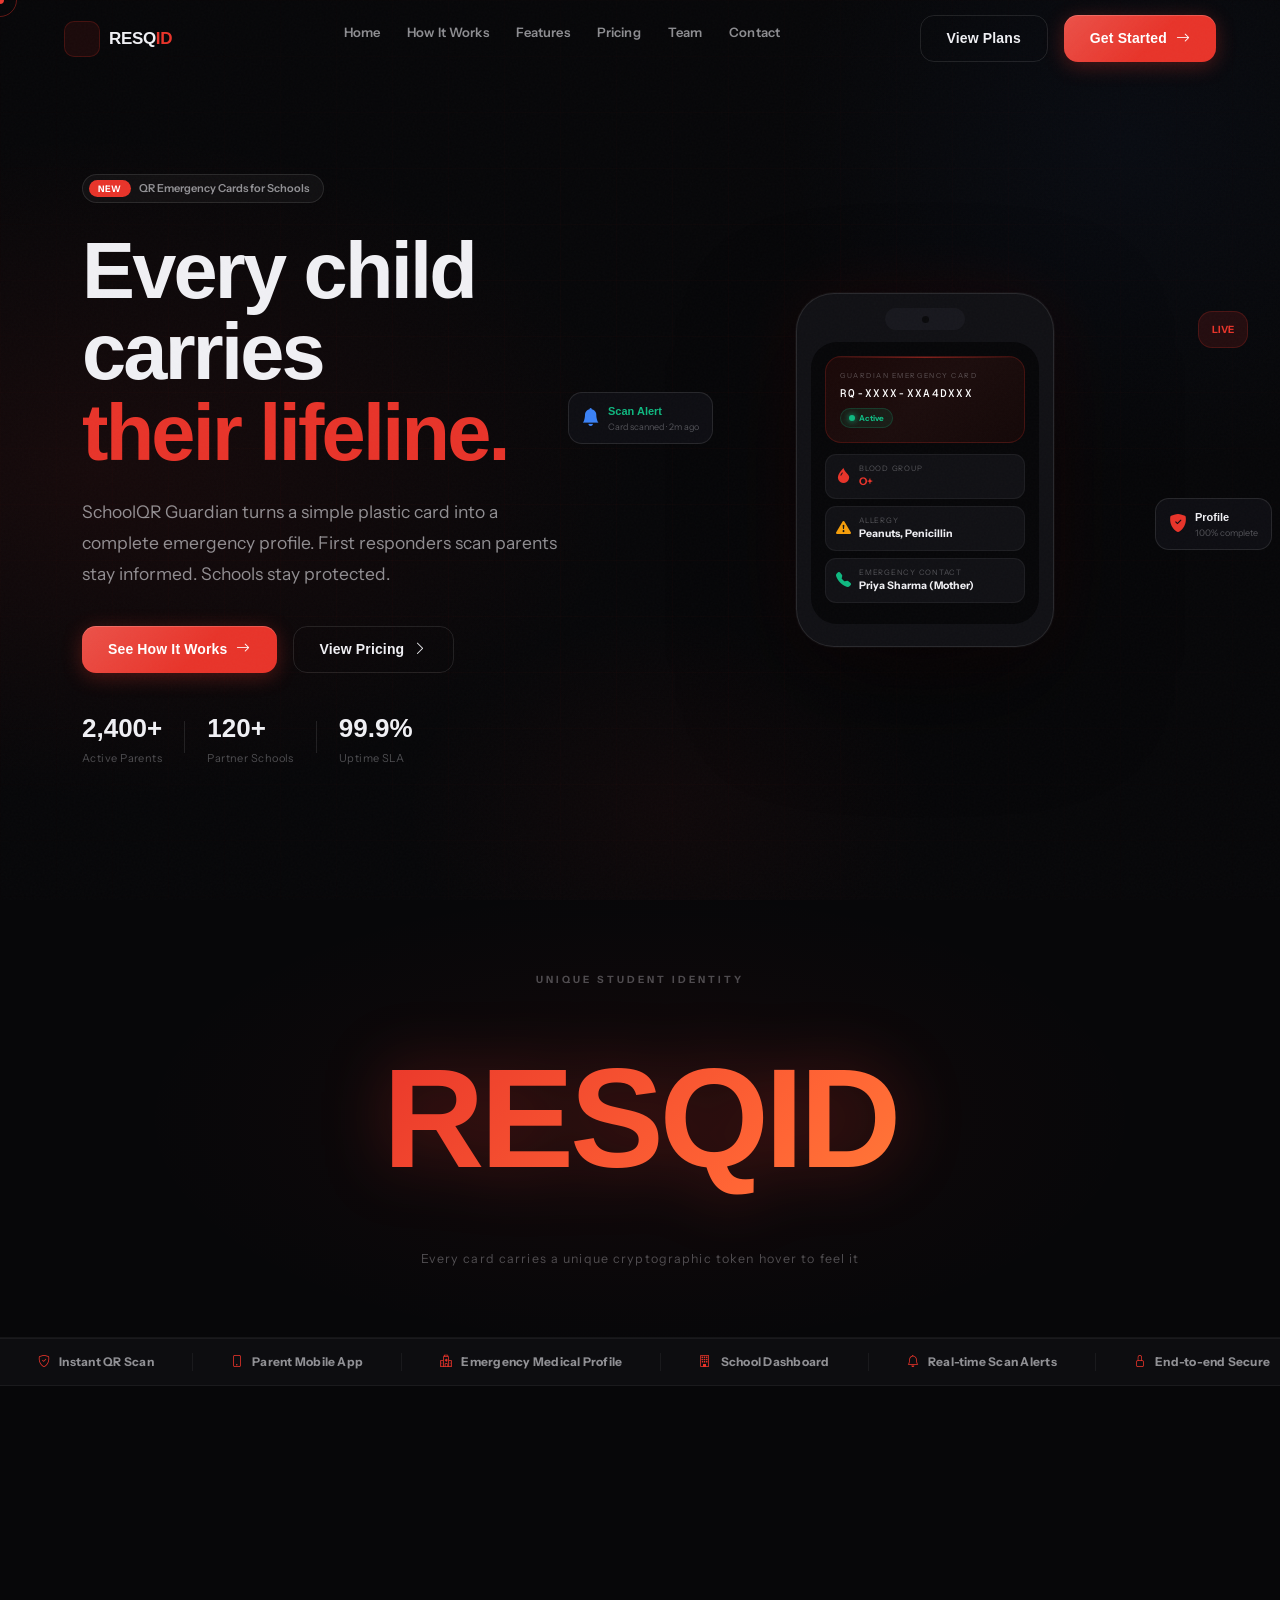
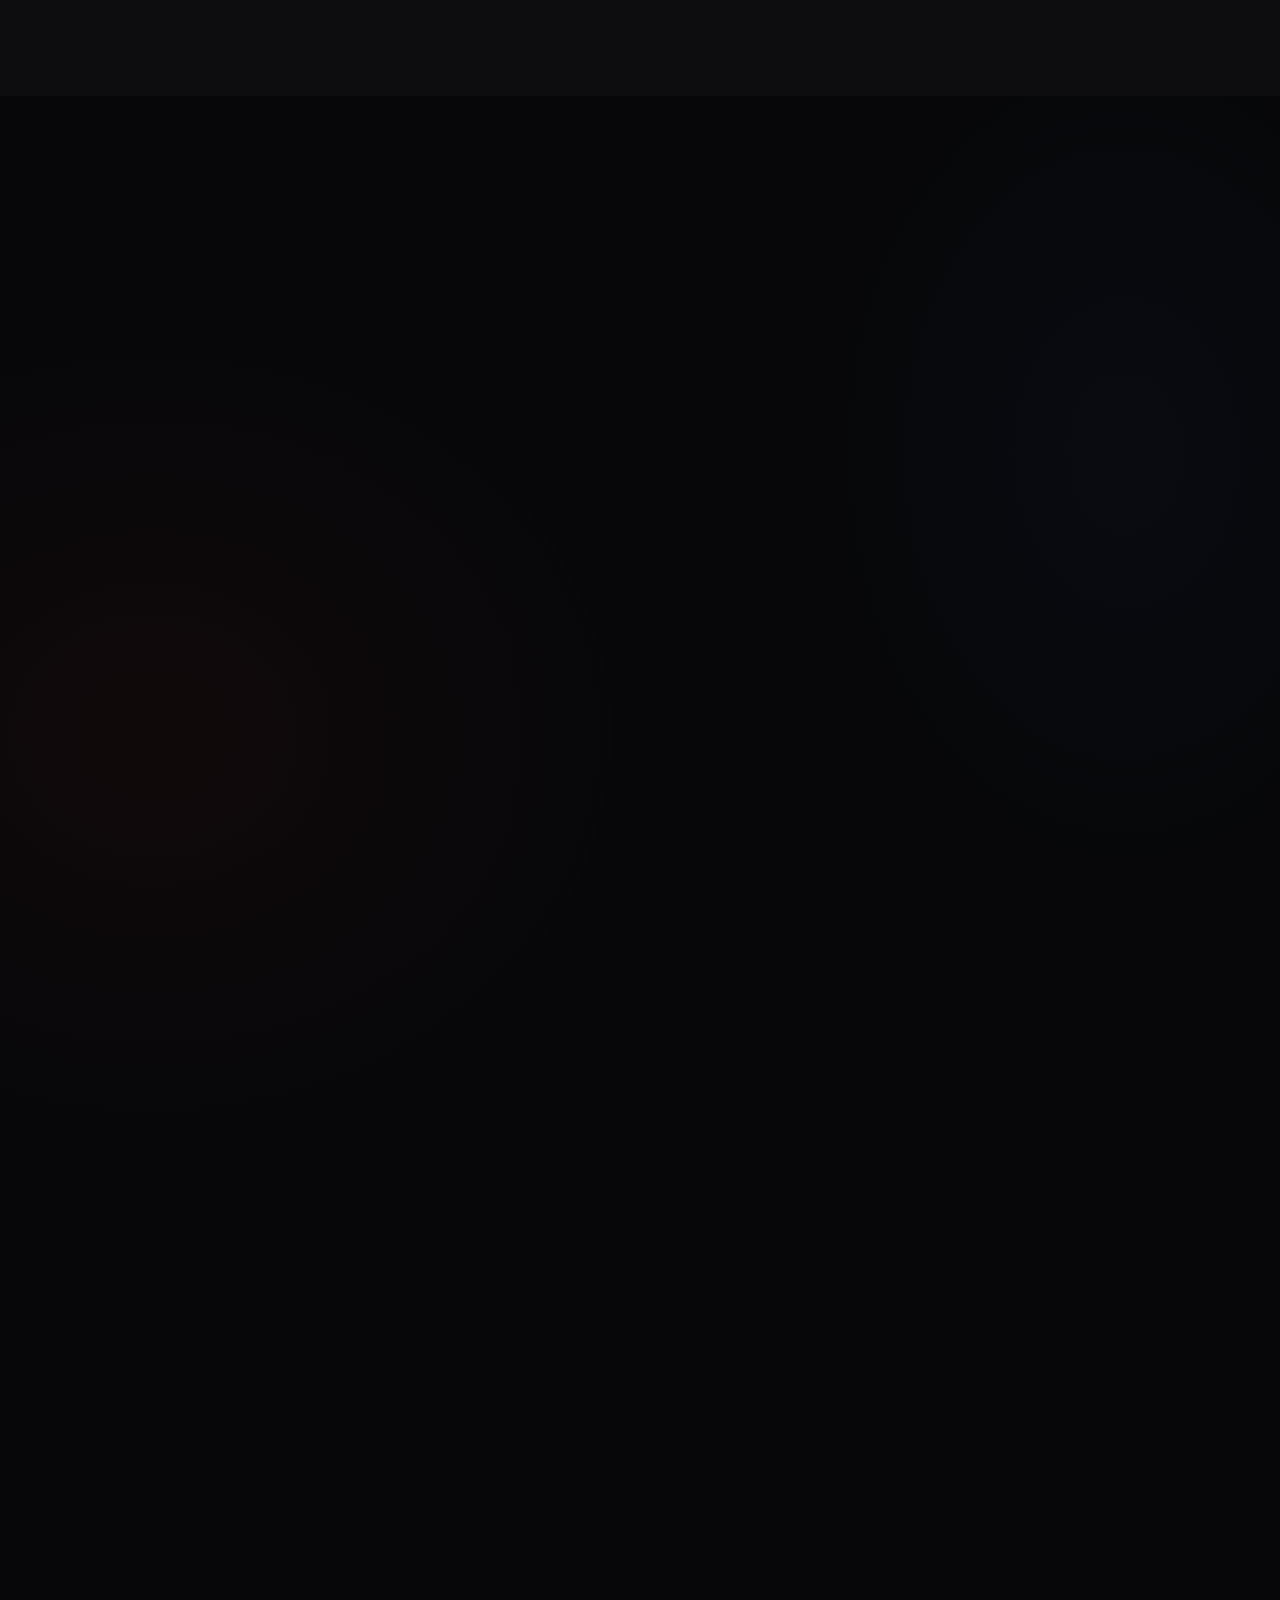
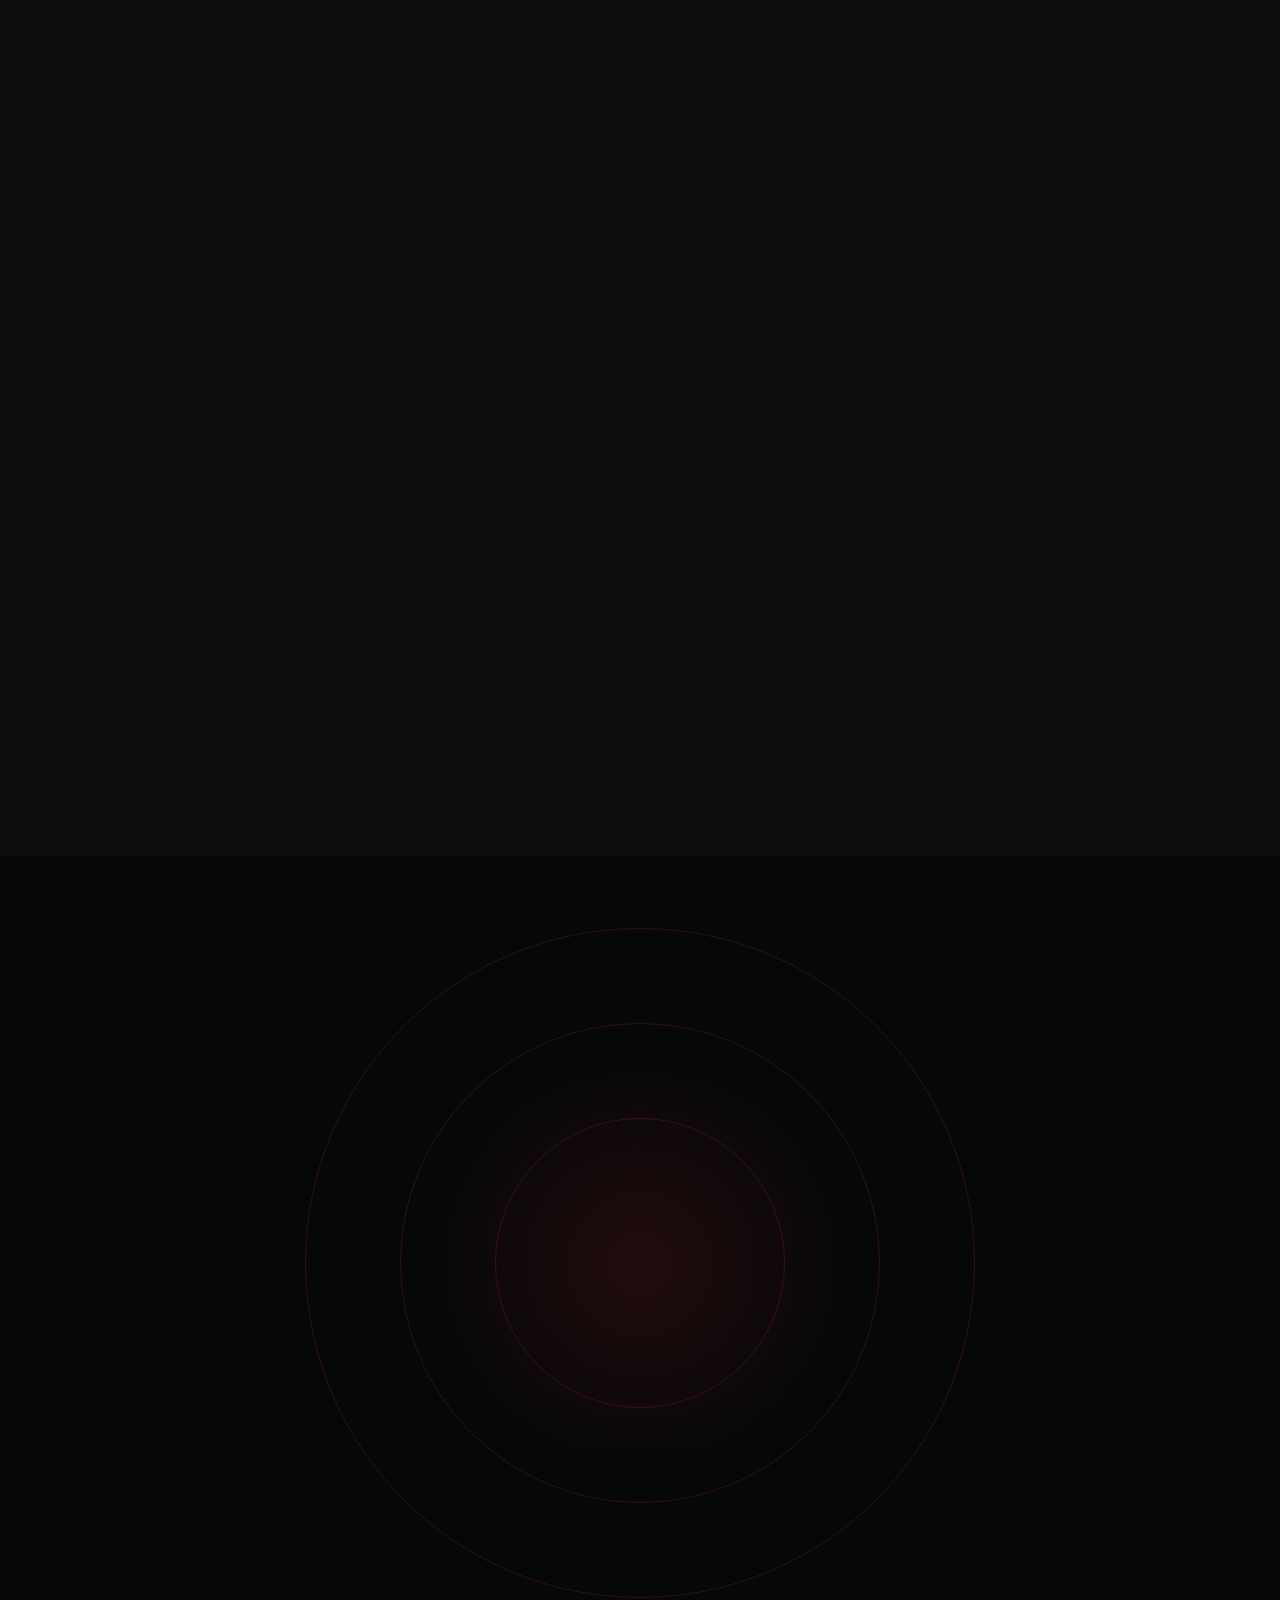
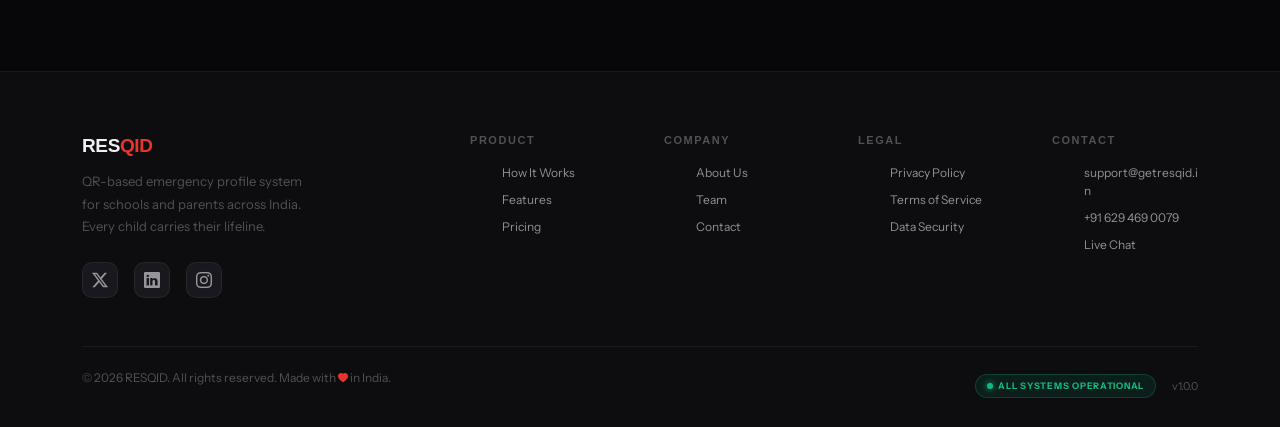
==== index.html @ 88756dc9 "Refactor code structure for improved readability and maintainability" ====
<!doctype html>
<html lang="en">
  <head>
    <meta charset="UTF-8" />
    <meta name="viewport" content="width=device-width, initial-scale=1.0" />
    <title>RESQID - Emergency Profile System</title>
    <meta
      name="description"
      content="QR-based emergency profile system for schools. Every child carries their lifeline."
    />
    <link rel="preconnect" href="https://fonts.googleapis.com" />
    <link rel="preconnect" href="https://fonts.gstatic.com" crossorigin />
    <link
      href="https://fonts.googleapis.com/css2?family=Cabinet+Grotesk:wght@400;500;700;800;900&family=Geist+Mono:wght@400;500&family=Instrument+Sans:ital,wght@0,400;0,500;0,600;1,400&display=swap"
      rel="stylesheet"
    />
    <link
      href="https://cdn.jsdelivr.net/npm/bootstrap@5.3.3/dist/css/bootstrap.min.css"
      rel="stylesheet"
    />
    <link
      href="https://cdn.jsdelivr.net/npm/bootstrap-icons@1.11.3/font/bootstrap-icons.min.css"
      rel="stylesheet"
    />
    <link
      href="https://cdnjs.cloudflare.com/ajax/libs/OwlCarousel2/2.3.4/assets/owl.carousel.min.css"
      rel="stylesheet"
    />
    <link
      href="https://cdnjs.cloudflare.com/ajax/libs/OwlCarousel2/2.3.4/assets/owl.theme.default.min.css"
      rel="stylesheet"
    />
    <!-- FAVICON -->
    <link rel="icon" type="image/x-icon" href="assets/favicon_io/favicon.ico" />
    <link
      rel="icon"
      type="image/png"
      sizes="16x16"
      href="assets/favicon_io/favicon-16x16.png"
    />
    <link
      rel="icon"
      type="image/png"
      sizes="32x32"
      href="assets/favicon_io/favicon-32x32.png"
    />
    <link
      rel="apple-touch-icon"
      sizes="180x180"
      href="assets/favicon_io/apple-touch-icon.png"
    />
    <link rel="manifest" href="assets/favicon_io/site.webmanifest" />
    <!-- ALL CSS IN ONE EXTERNAL FILE -->
    <link rel="stylesheet" href="css/style.css" />
  </head>
  <body>
    <div class="c-dot" id="cDot"></div>
    <div class="c-ring" id="cRing"></div>
    <div id="sp"></div>
    <button id="btt" aria-label="Back to top">
      <i class="bi bi-arrow-up"></i>
    </button>

    <!-- NAVBAR -->
    <nav id="nav">
      <div class="nav-in">
        <a href="#" class="nav-logo">
          <div class="nav-logo-icon">
            <img src="assets/favicon_io/favicon-32x32.png" alt="" />
          </div>
          <span class="nav-logo-txt">RESQ<span>ID</span></span>
        </a>
        <ul class="nav-links">
          <li><a href="#home">Home</a></li>
          <li><a href="#how">How It Works</a></li>
          <li><a href="#features">Features</a></li>
          <li><a href="#pricing">Pricing</a></li>
          <li><a href="#team">Team</a></li>
          <li><a href="#contact">Contact</a></li>
        </ul>
        <div class="nav-cta d-flex">
          <a href="#pricing" class="btn-o">View Plans</a>
          <a href="#contact" class="btn-r ms-2"
            ><span>Get Started</span> <i class="bi bi-arrow-right btn-icon"></i
          ></a>
        </div>
        <button class="hamburger" id="hambBtn" aria-label="Menu">
          <span></span><span></span><span></span>
        </button>
      </div>
    </nav>

    <!-- Mobile Nav -->
    <div class="mobile-nav" id="mobNav">
      <button class="mob-close" id="mobClose"><i class="bi bi-x"></i></button>
      <a href="#home" class="mob-lnk">Home</a>
      <a href="#how" class="mob-lnk">How It Works</a>
      <a href="#features" class="mob-lnk">Features</a>
      <a href="#pricing" class="mob-lnk">Pricing</a>
      <a href="#team" class="mob-lnk">Team</a>
      <a href="#contact" class="mob-lnk">Contact</a>
      <a href="#contact" class="btn-r mt-3"
        ><span>Get Started</span> <i class="bi bi-arrow-right btn-icon"></i
      ></a>
    </div>

    <!-- HERO -->
    <section class="hero" id="home">
      <div class="hero-bg"></div>
      <div class="hero-grid"></div>
      <div class="container">
        <div class="row align-items-center">
          <div class="col-lg-6 hero-content">
            <div class="hero-badge">
              <span class="badge-dot">NEW</span>
              QR Emergency Cards for Schools
            </div>
            <h1 class="hero-h1">
              Every child carries
              <span class="accent">their lifeline.</span>
            </h1>
            <p class="hero-sub">
              SchoolQR Guardian turns a simple plastic card into a complete
              emergency profile. First responders scan parents stay informed.
              Schools stay protected.
            </p>
            <div class="d-flex gap-3 flex-wrap hero-cta">
              <a href="#how" class="btn-r pulse"
                ><span>See How It Works</span>
                <i class="bi bi-arrow-right btn-icon"></i
              ></a>
              <a href="#pricing" class="btn-o"
                ><span>View Pricing</span> <i class="bi bi-chevron-right"></i
              ></a>
            </div>
            <div class="hero-stats">
              <div>
                <div class="stat-n">2,400+</div>
                <div class="stat-l">Active Parents</div>
              </div>
              <div class="stat-div"></div>
              <div>
                <div class="stat-n">120+</div>
                <div class="stat-l">Partner Schools</div>
              </div>
              <div class="stat-div"></div>
              <div>
                <div class="stat-n">99.9%</div>
                <div class="stat-l">Uptime SLA</div>
              </div>
            </div>
          </div>
          <div class="col-lg-6 hero-phone">
            <div class="phone">
              <div class="notch"><div class="notch-dot"></div></div>
              <div class="p-screen">
                <div class="p-card">
                  <div class="p-lbl">Guardian Emergency Card</div>
                  <div class="p-num">RQ-XXXX-XXA4DXXX</div>
                  <div class="p-status">
                    <span class="dot-live"></span> Active
                  </div>
                </div>
                <div class="p-row">
                  <div class="p-ico">
                    <i class="bi bi-droplet-fill" style="color: #e8342a"></i>
                  </div>
                  <div>
                    <div class="p-rl">Blood Group</div>
                    <div
                      class="p-rv"
                      style="color: var(--red); font-weight: 900"
                    >
                      O+
                    </div>
                  </div>
                </div>
                <div class="p-row">
                  <div class="p-ico">
                    <i
                      class="bi bi-exclamation-triangle-fill"
                      style="color: #f59e0b"
                    ></i>
                  </div>
                  <div>
                    <div class="p-rl">Allergy</div>
                    <div class="p-rv">Peanuts, Penicillin</div>
                  </div>
                </div>
                <div class="p-row">
                  <div class="p-ico">
                    <i
                      class="bi bi-telephone-fill"
                      style="color: var(--ok)"
                    ></i>
                  </div>
                  <div>
                    <div class="p-rl">Emergency Contact</div>
                    <div class="p-rv">Priya Sharma (Mother)</div>
                  </div>
                </div>
              </div>
            </div>
            <div class="p-badge pb1">
              <div style="font-size: 18px; color: #3b82f6">
                <i class="bi bi-bell-fill"></i>
              </div>
              <div>
                <div class="pb-n" style="font-size: 11px; color: var(--ok)">
                  Scan Alert
                </div>
                <div class="pb-t">Card scanned · 2m ago</div>
              </div>
            </div>
            <div class="p-badge pb2">
              <div style="font-size: 18px; color: var(--red)">
                <i class="bi bi-shield-fill-check"></i>
              </div>
              <div>
                <div class="pb-n" style="font-size: 11px">Profile</div>
                <div class="pb-t">100% complete</div>
              </div>
            </div>
            <div class="p-badge pb3">
              <div style="font-size: 10px; font-weight: 900; color: var(--red)">
                LIVE
              </div>
            </div>
          </div>
        </div>
      </div>
    </section>

    <!-- RESQID 3D -->
    <section class="resqid-sec">
      <div class="resqid-lbl">Unique Student Identity</div>
      <div class="resqid-wrap" id="rqWrap">
        <div class="resqid-txt" id="rqTxt">RESQID</div>
      </div>
      <p class="resqid-sub">
        Every card carries a unique cryptographic token hover to feel it
      </p>
    </section>

    <!-- TICKER -->
    <div class="ticker-wrap">
      <div class="ticker-track" id="tickerTrack">
        <span class="ticker-item"
          ><i class="bi bi-shield-check"></i> Instant QR Scan</span
        >
        <span class="ticker-item"
          ><i class="bi bi-phone"></i> Parent Mobile App</span
        >
        <span class="ticker-item"
          ><i class="bi bi-hospital"></i> Emergency Medical Profile</span
        >
        <span class="ticker-item"
          ><i class="bi bi-building"></i> School Dashboard</span
        >
        <span class="ticker-item"
          ><i class="bi bi-bell"></i> Real-time Scan Alerts</span
        >
        <span class="ticker-item"
          ><i class="bi bi-lock"></i> End-to-end Secure</span
        >
        <span class="ticker-item"
          ><i class="bi bi-credit-card"></i> Physical QR Cards</span
        >
        <span class="ticker-item"
          ><i class="bi bi-people"></i> Multi-child Support</span
        >
        <span class="ticker-item"
          ><i class="bi bi-geo-alt"></i> Scan Location Tracking</span
        >
        <span class="ticker-item"
          ><i class="bi bi-clock-history"></i> Full Scan History</span
        >
      </div>
    </div>

    <!-- HOW IT WORKS -->
    <section class="how-sec" id="how">
      <div class="container">
        <div class="text-center mb-5 rv">
          <div class="sec-lbl justify-content-center">The Process</div>
          <h2 class="sec-h">Four steps.<br /><span>Zero confusion.</span></h2>
          <p class="sec-p mx-auto">
            From physical card in hand to a fully active emergency profile takes
            less than 3 minutes.
          </p>
        </div>
        <div class="row g-4">
          <div class="col-lg-3 col-md-6 rv d1">
            <div class="how-card">
              <div class="step-n">01</div>
              <div class="how-icon">
                <svg width="22" height="22" viewBox="0 0 24 24" fill="none">
                  <rect
                    x="3"
                    y="3"
                    width="7"
                    height="7"
                    rx="1"
                    stroke="#E8342A"
                    stroke-width="1.8"
                  />
                  <rect
                    x="14"
                    y="3"
                    width="7"
                    height="7"
                    rx="1"
                    stroke="#E8342A"
                    stroke-width="1.8"
                  />
                  <rect
                    x="3"
                    y="14"
                    width="7"
                    height="7"
                    rx="1"
                    stroke="#E8342A"
                    stroke-width="1.8"
                  />
                  <rect x="5" y="5" width="3" height="3" fill="#E8342A" />
                  <rect x="16" y="5" width="3" height="3" fill="#E8342A" />
                  <rect x="5" y="16" width="3" height="3" fill="#E8342A" />
                </svg>
              </div>
              <div class="how-t">Scan the QR Code</div>
              <p class="how-d">
                Anyone parents, teachers, paramedics can scan the QR with any
                smartphone camera.
              </p>
              <div class="mt-3">
                <span class="pill pill-r"
                  ><i class="bi bi-camera"></i> No app needed to scan</span
                >
              </div>
            </div>
          </div>
          <div class="col-lg-3 col-md-6 rv d2">
            <div class="how-card">
              <div class="step-n">02</div>
              <div class="how-icon">
                <i
                  class="bi bi-phone"
                  style="color: var(--red); font-size: 20px"
                ></i>
              </div>
              <div class="how-t">Register with Mobile No.</div>
              <p class="how-d">
                Parent downloads the Guardian app, enters their phone number and
                card ID to claim ownership via OTP.
              </p>
              <div class="mt-3">
                <span class="pill pill-g"
                  ><i class="bi bi-shield-check"></i> OTP verified</span
                >
              </div>
            </div>
          </div>
          <div class="col-lg-3 col-md-6 rv d3">
            <div class="how-card">
              <div class="step-n">03</div>
              <div class="how-icon">
                <i
                  class="bi bi-person-plus"
                  style="color: var(--red); font-size: 20px"
                ></i>
              </div>
              <div class="how-t">Add Student Profile</div>
              <p class="how-d">
                Fill in name, class, blood group, allergies, medications,
                emergency contacts all encrypted and stored securely.
              </p>
              <div class="mt-3">
                <span class="pill pill-r"
                  ><i class="bi bi-lock"></i> Encrypted at rest</span
                >
              </div>
            </div>
          </div>
          <div class="col-lg-3 col-md-6 rv d4">
            <div
              class="how-card"
              style="
                border-color: var(--red-bd);
                background: linear-gradient(
                  140deg,
                  rgba(232, 52, 42, 0.05),
                  var(--s2)
                );
              "
            >
              <div class="step-n" style="color: rgba(232, 52, 42, 0.14)">
                04
              </div>
              <div
                class="how-icon"
                style="background: var(--red); border-color: var(--red)"
              >
                <i
                  class="bi bi-lightning-charge"
                  style="color: #fff; font-size: 20px"
                ></i>
              </div>
              <div class="how-t">Activate Card Done!</div>
              <p class="how-d">
                Tap "Activate" in the app. The card is now live. Any scan
                instantly surfaces the emergency profile.
              </p>
              <div class="mt-3">
                <span class="pill pill-g"
                  ><span class="dot-live"></span> Card goes live instantly</span
                >
              </div>
            </div>
          </div>
        </div>
        <div class="mt-5 rv">
          <div class="scan-box">
            <div class="scan-hdr">
              <div class="scan-dot" style="background: #e8342a"></div>
              <div
                class="scan-dot"
                style="background: #f59e0b; margin-left: 4px"
              ></div>
              <div
                class="scan-dot"
                style="background: #10b981; margin-left: 4px"
              ></div>
              <span class="scan-url"
                >guardian.schoolqr.app/scan/RQ-XXXX-XXXXXXXX</span
              >
            </div>
            <div class="p-4">
              <div class="scan-flow row g-0 align-items-center text-center">
                <div class="col scan-step">
                  <div class="scan-icon">
                    <i class="bi bi-qr-code-scan"></i>
                  </div>
                  <div class="scan-lbl">Scan QR</div>
                </div>
                <div class="col-auto scan-arr">
                  <i class="bi bi-arrow-right"></i>
                </div>
                <div class="col scan-step">
                  <div class="scan-icon"><i class="bi bi-globe2"></i></div>
                  <div class="scan-lbl">Opens Profile</div>
                </div>
                <div class="col-auto scan-arr">
                  <i class="bi bi-arrow-right"></i>
                </div>
                <div class="col scan-step">
                  <div class="scan-icon">
                    <i class="bi bi-droplet-fill" style="color: #e8342a"></i>
                  </div>
                  <div class="scan-lbl">Blood Group</div>
                </div>
                <div class="col-auto scan-arr">
                  <i class="bi bi-arrow-right"></i>
                </div>
                <div class="col scan-step">
                  <div class="scan-icon">
                    <i class="bi bi-telephone-fill"></i>
                  </div>
                  <div class="scan-lbl">Call Parent</div>
                </div>
                <div class="col-auto scan-arr">
                  <i class="bi bi-arrow-right"></i>
                </div>
                <div class="col scan-step">
                  <div class="scan-icon"><i class="bi bi-bell-fill"></i></div>
                  <div class="scan-lbl">Parent Alerted</div>
                </div>
              </div>
            </div>
          </div>
        </div>
      </div>
    </section>

    <!-- TIMELINE -->
    <section class="tl-sec" id="about">
      <div class="container">
        <div class="row g-5">
          <div class="col-lg-5 rv-l">
            <div class="sec-lbl">The Full Journey</div>
            <h2 class="sec-h mb-4">
              Built for the moment<br /><span>seconds matter.</span>
            </h2>
            <p style="color: var(--tx2); font-size: 15px; line-height: 1.8">
              When a child is in distress, nobody has time to make phone calls
              or search for medical records. SchoolQR Guardian puts everything a
              responder needs in one scan.
            </p>
            <div class="mt-4 d-flex gap-3 flex-wrap">
              <div
                class="trust-c flex-fill"
                style="text-align: left; padding: 14px 18px"
              >
                <div
                  style="font-size: 20px; margin-bottom: 3px; color: var(--ok)"
                >
                  <i class="bi bi-hospital-fill"></i>
                </div>
                <div
                  style="
                    font-family: &quot;Cabinet Grotesk&quot;, sans-serif;
                    font-size: 13px;
                    font-weight: 900;
                  "
                >
                  Used in real emergencies
                </div>
                <div
                  style="font-size: 11px; color: var(--tx3); margin-top: 3px"
                >
                  School medical staff rely on it daily
                </div>
              </div>
              <div
                class="trust-c flex-fill"
                style="text-align: left; padding: 14px 18px"
              >
                <div
                  style="font-size: 20px; margin-bottom: 3px; color: #3b82f6"
                >
                  <i class="bi bi-shield-lock-fill"></i>
                </div>
                <div
                  style="
                    font-family: &quot;Cabinet Grotesk&quot;, sans-serif;
                    font-size: 13px;
                    font-weight: 900;
                  "
                >
                  Parent-controlled privacy
                </div>
                <div
                  style="font-size: 11px; color: var(--tx3); margin-top: 3px"
                >
                  You choose what shows on scan
                </div>
              </div>
            </div>
          </div>
          <div class="col-lg-7 rv-r">
            <div class="tl-item">
              <div class="tl-left">
                <div class="tl-circle"><i class="bi bi-qr-code-scan"></i></div>
                <div class="tl-line"></div>
              </div>
              <div class="tl-content">
                <div class="tl-tag">Step 1</div>
                <div class="tl-h">Responder scans QR</div>
                <p class="tl-b">
                  Any smartphone camera can scan the code on the physical card
                  no app install, no login required for the scanner.
                </p>
              </div>
            </div>
            <div class="tl-item">
              <div class="tl-left">
                <div class="tl-circle">
                  <i class="bi bi-file-medical-fill"></i>
                </div>
                <div class="tl-line"></div>
              </div>
              <div class="tl-content">
                <div class="tl-tag">Step 2</div>
                <div class="tl-h">Emergency profile surfaces instantly</div>
                <p class="tl-b">
                  Blood group, allergies, medications, doctor contact, and
                  emergency family contacts all in a single page, no clutter.
                </p>
              </div>
            </div>
            <div class="tl-item">
              <div class="tl-left">
                <div class="tl-circle"><i class="bi bi-bell-fill"></i></div>
                <div class="tl-line"></div>
              </div>
              <div class="tl-content">
                <div class="tl-tag">Step 3</div>
                <div class="tl-h">Parent gets a real-time alert</div>
                <p class="tl-b">
                  The moment the card is scanned, the parent receives a push
                  notification with location, time, and scanner details.
                </p>
              </div>
            </div>
            <div class="tl-item">
              <div class="tl-left">
                <div
                  class="tl-circle"
                  style="border-color: var(--ok); background: var(--ok-lt)"
                >
                  <i class="bi bi-check-lg" style="color: var(--ok)"></i>
                </div>
              </div>
              <div class="tl-content">
                <div class="tl-tag" style="color: var(--ok)">Outcome</div>
                <div class="tl-h">Child gets the right help, fast</div>
                <p class="tl-b">
                  No guesswork, no panic. Correct medication info prevents
                  dangerous mistakes. Parents arrive informed. Every second
                  saved matters.
                </p>
              </div>
            </div>
          </div>
        </div>
      </div>
    </section>

    <!-- PHYSICAL CARD -->
    <section class="card-sec">
      <div class="container">
        <div class="row align-items-center g-5">
          <div class="col-lg-6 rv-l">
            <div class="sec-lbl">The Physical Card</div>
            <h2 class="sec-h mb-4">
              A credit-card sized<br /><span>emergency lifeline.</span>
            </h2>
            <p
              style="
                color: var(--tx2);
                font-size: 15px;
                line-height: 1.8;
                margin-bottom: 26px;
              "
            >
              Printed on durable PVC, laminated, sized to fit any wallet, bag,
              or school ID holder. The QR code is tamper-resistant and unique to
              each student.
            </p>
            <div class="cf-list">
              <div class="cf-item">
                <div class="cf-icon">
                  <i class="bi bi-credit-card-2-front-fill"></i>
                </div>
                <div>
                  <div class="cf-t">PVC Laminated, CR80 Size</div>
                  <div class="cf-d">
                    Standard credit card dimensions fits everywhere
                  </div>
                </div>
              </div>
              <div class="cf-item">
                <div class="cf-icon"><i class="bi bi-lock-fill"></i></div>
                <div>
                  <div class="cf-t">Unique Encrypted QR Token</div>
                  <div class="cf-d">
                    Each QR maps to a cryptographic token cannot be forged
                  </div>
                </div>
              </div>
              <div class="cf-item">
                <div class="cf-icon"><i class="bi bi-palette-fill"></i></div>
                <div>
                  <div class="cf-t">School-branded Design</div>
                  <div class="cf-d">
                    Custom logo, colours and tagline for each school
                  </div>
                </div>
              </div>
              <div class="cf-item">
                <div class="cf-icon g"><i class="bi bi-arrow-repeat"></i></div>
                <div>
                  <div class="cf-t">Replaceable Without Profile Loss</div>
                  <div class="cf-d">
                    Lost card? Request replacement profile stays intact
                  </div>
                </div>
              </div>
            </div>
          </div>
          <div class="col-lg-6 rv-r d-flex justify-content-center">
            <div>
              <div class="phys-card" id="physCard">
                <div class="pc-glow"></div>
                <div class="pc-top">
                  <div>
                    <div class="pc-brand">Guardian · SchoolQR</div>
                    <div
                      style="font-size: 7px; color: var(--tx3); margin-top: 2px"
                    >
                      Emergency Profile Card
                    </div>
                  </div>
                  <div class="pc-live">
                    <span class="dot-live"></span> Active
                  </div>
                </div>
                <div class="d-flex align-items-center gap-3 mb-2">
                  <div class="pc-avatar">
                    <svg width="36" height="36" viewBox="0 0 36 36" fill="none">
                      <circle
                        cx="18"
                        cy="18"
                        r="18"
                        fill="rgba(232,52,42,0.12)"
                      />
                      <circle
                        cx="18"
                        cy="14"
                        r="6"
                        fill="#e8342a"
                        opacity="0.7"
                      />
                      <ellipse
                        cx="18"
                        cy="30"
                        rx="10"
                        ry="7"
                        fill="#e8342a"
                        opacity="0.5"
                      />
                    </svg>
                  </div>
                  <div>
                    <div class="pc-name">Aryan Sharma</div>
                    <div class="pc-class">Class 8-A · XYZ Public School</div>
                  </div>
                </div>
                <div class="pc-div"></div>
                <div class="pc-fields">
                  <div class="pc-f blood">
                    <label>Blood Group</label><span>O+</span>
                  </div>
                  <div class="pc-f">
                    <label>Allergy</label><span>Peanuts</span>
                  </div>
                  <div class="pc-f">
                    <label>DOB</label><span>12 Mar 2013</span>
                  </div>
                </div>
                <div class="pc-f mb-3">
                  <label>Emergency Contact</label
                  ><span>Priya Sharma · +91 XXXXXX 43210</span>
                </div>
                <div class="pc-bot">
                  <div>
                    <div class="pc-num">RQ-XXXX-XXXX6Z1P</div>
                    <div
                      style="font-size: 7px; color: var(--tx3); margin-top: 2px"
                    >
                      Valid till Dec 2026
                    </div>
                  </div>
                  <div class="pc-qr">
                    <svg width="28" height="28" viewBox="0 0 24 24" fill="none">
                      <rect
                        x="3"
                        y="3"
                        width="7"
                        height="7"
                        rx="1"
                        stroke="#E8342A"
                        stroke-width="1.5"
                      />
                      <rect
                        x="14"
                        y="3"
                        width="7"
                        height="7"
                        rx="1"
                        stroke="#E8342A"
                        stroke-width="1.5"
                      />
                      <rect
                        x="3"
                        y="14"
                        width="7"
                        height="7"
                        rx="1"
                        stroke="#E8342A"
                        stroke-width="1.5"
                      />
                      <rect x="5" y="5" width="3" height="3" fill="#E8342A" />
                      <rect x="16" y="5" width="3" height="3" fill="#E8342A" />
                      <rect x="5" y="16" width="3" height="3" fill="#E8342A" />
                      <path
                        d="M14 14h2v2h-2zM18 14h2v2h-2zM14 18h2v2h-2zM18 18h2v2h-2z"
                        fill="#E8342A"
                      />
                    </svg>
                  </div>
                </div>
              </div>
              <div class="text-center mt-4">
                <span class="pill pill-g"
                  ><i class="bi bi-shield-check"></i> Scan with any phone
                  camera</span
                >
              </div>
            </div>
          </div>
        </div>
      </div>
    </section>

    <!-- PLATFORM MODULES -->
    <section class="modules-sec" id="features">
      <div class="container">
        <div class="text-center mb-5 rv">
          <div class="sec-lbl justify-content-center">What's Inside</div>
          <h2 class="sec-h">
            One platform.<br /><span>Five superpowers.</span>
          </h2>
          <p class="sec-p mx-auto">
            RESQID is not just an ID card. It's a complete school operating
            layer — safety, attendance, communication, scheduling, and
            performance in a single system.
          </p>
        </div>
        <div class="modules-grid">
          <!-- MODULE 01 -->
          <div class="mod-card mod-01 rv d1">
            <div class="mod-num">01</div>
            <span class="mod-badge">CORE</span>
            <div class="mod-icon">
              <svg width="24" height="24" viewBox="0 0 24 24" fill="none">
                <rect
                  x="3"
                  y="3"
                  width="7"
                  height="7"
                  rx="1.5"
                  stroke="currentColor"
                  stroke-width="1.8"
                />
                <rect
                  x="14"
                  y="3"
                  width="7"
                  height="7"
                  rx="1.5"
                  stroke="currentColor"
                  stroke-width="1.8"
                />
                <rect
                  x="3"
                  y="14"
                  width="7"
                  height="7"
                  rx="1.5"
                  stroke="currentColor"
                  stroke-width="1.8"
                />
                <rect
                  x="5"
                  y="5"
                  width="3"
                  height="3"
                  rx="0.5"
                  fill="currentColor"
                />
                <rect
                  x="16"
                  y="5"
                  width="3"
                  height="3"
                  rx="0.5"
                  fill="currentColor"
                />
                <rect
                  x="5"
                  y="16"
                  width="3"
                  height="3"
                  rx="0.5"
                  fill="currentColor"
                />
                <path
                  d="M14 14h2v2h-2zM18 14h2v2h-2zM14 18h2v2h-2zM18 18h2v2h-2z"
                  fill="currentColor"
                />
              </svg>
            </div>
            <h4 class="mod-title">Emergency Profile</h4>
            <p class="mod-desc">
              The heart of RESQID. Every student carries a cryptographically
              secured QR card that instantly surfaces their complete emergency
              data to any first responder — no app, no login required.
            </p>
            <ul class="mod-bullets">
              <li>
                <i class="bi bi-qr-code-scan"></i> Scan with any smartphone
                camera — zero friction
              </li>
              <li>
                <i class="bi bi-heart-pulse-fill"></i> Blood group, allergies,
                medications instantly visible
              </li>
              <li>
                <i class="bi bi-telephone-fill"></i> Emergency contacts surface
                in one tap
              </li>
              <li>
                <i class="bi bi-bell-fill"></i> Parent gets push + SMS alert the
                moment card is scanned
              </li>
              <li>
                <i class="bi bi-geo-alt-fill"></i> Scan location and timestamp
                logged automatically
              </li>
              <li>
                <i class="bi bi-lock-fill"></i> AES-256 encrypted token —
                tamper-proof, unforgeable
              </li>
            </ul>
            <div class="mod-pills">
              <span class="pill">No app to scan</span>
              <span class="pill">Works offline</span>
              <span class="pill">Real-time alerts</span>
            </div>
          </div>
          <!-- MODULE 02 -->
          <div class="mod-card mod-02 rv d2">
            <div class="mod-num">02</div>
            <span class="mod-badge">NEW</span>
            <div class="mod-icon">
              <svg width="24" height="24" viewBox="0 0 24 24" fill="none">
                <path
                  d="M12 3c-1.1 0-2 .9-2 2v1H7c-1.1 0-2 .9-2 2v10c0 1.1.9 2 2 2h10c1.1 0 2-.9 2-2V8c0-1.1-.9-2-2-2h-3V5c0-1.1-.9-2-2-2z"
                  stroke="currentColor"
                  stroke-width="1.8"
                  stroke-linejoin="round"
                />
                <circle cx="12" cy="14" r="3" fill="currentColor" />
                <path
                  d="M12 11v3l2 1.5"
                  stroke="var(--bg)"
                  stroke-width="1.5"
                  stroke-linecap="round"
                  stroke-linejoin="round"
                />
                <path
                  d="M6 4v3M18 4v3"
                  stroke="currentColor"
                  stroke-width="1.8"
                  stroke-linecap="round"
                />
              </svg>
            </div>
            <h4 class="mod-title">Smart Attendance</h4>
            <p class="mod-desc">
              RFID-powered student attendance that marks 500 students in under
              60 seconds. No roll calls, no paper registers, no errors.
            </p>
            <ul class="mod-bullets">
              <li>
                <i class="bi bi-broadcast"></i> RFID tap-in marks attendance
                instantly — no manual input
              </li>
              <li>
                <i class="bi bi-lightning-charge-fill"></i> Full class
                attendance in under 60 seconds
              </li>
              <li>
                <i class="bi bi-bell-fill"></i> Parent notified the moment child
                enters or leaves school
              </li>
              <li>
                <i class="bi bi-phone-fill"></i> Late arrival and early
                departure alerts via push + SMS
              </li>
              <li>
                <i class="bi bi-graph-up-arrow"></i> Attendance trends, monthly
                reports, absentee patterns
              </li>
              <li>
                <i class="bi bi-shield-check"></i> Prevents proxy attendance —
                each RFID is student-bound
              </li>
            </ul>
            <div class="mod-pills">
              <span class="pill">RFID powered</span>
              <span class="pill">Instant alerts</span>
              <span class="pill">Auto reports</span>
            </div>
          </div>
          <!-- MODULE 03 -->
          <div class="mod-card mod-03 rv d3">
            <div class="mod-num">03</div>
            <span class="mod-badge">NEW</span>
            <div class="mod-icon">
              <svg width="24" height="24" viewBox="0 0 24 24" fill="none">
                <rect
                  x="3"
                  y="4"
                  width="18"
                  height="17"
                  rx="2"
                  stroke="currentColor"
                  stroke-width="1.8"
                />
                <path
                  d="M3 10h18M8 2v4M16 2v4"
                  stroke="currentColor"
                  stroke-width="1.8"
                  stroke-linecap="round"
                />
                <rect
                  x="6"
                  y="12"
                  width="5"
                  height="3"
                  rx="0.5"
                  fill="currentColor"
                />
                <rect
                  x="13"
                  y="12"
                  width="5"
                  height="3"
                  rx="0.5"
                  fill="currentColor"
                />
                <rect
                  x="6"
                  y="17"
                  width="5"
                  height="3"
                  rx="0.5"
                  fill="currentColor"
                />
                <rect
                  x="13"
                  y="17"
                  width="5"
                  height="3"
                  rx="0.5"
                  fill="currentColor"
                />
              </svg>
            </div>
            <h4 class="mod-title">Smart Timetable</h4>
            <p class="mod-desc">
              Timetable rescheduling is a nightmare — clashing periods,
              overloaded teachers, frantic last-minute changes. RESQID
              eliminates all of it with rule-based intelligent scheduling.
            </p>
            <ul class="mod-bullets">
              <li>
                <i class="bi bi-calendar-check-fill"></i> Drag-and-drop
                rescheduling with zero manual conflicts
              </li>
              <li>
                <i class="bi bi-person-lines-fill"></i> Equal workload
                distribution across all teachers — auto-balanced
              </li>
              <li>
                <i class="bi bi-exclamation-triangle-fill"></i> Clash detection
                fires before you even save changes
              </li>
              <li>
                <i class="bi bi-arrow-repeat"></i> Substitute teacher assignment
                in one click
              </li>
              <li>
                <i class="bi bi-megaphone-fill"></i> Rescheduled period? Parents
                and students notified instantly
              </li>
              <li>
                <i class="bi bi-clipboard-data-fill"></i> No extra effort —
                system validates every rule automatically
              </li>
            </ul>
            <div class="mod-pills">
              <span class="pill">Rule-based</span>
              <span class="pill">Zero clashes</span>
              <span class="pill">Auto-notify</span>
            </div>
          </div>
          <!-- MODULE 04 -->
          <div class="mod-card mod-04 rv d4">
            <div class="mod-num">04</div>
            <span class="mod-badge">NEW</span>
            <div class="mod-icon">
              <svg width="24" height="24" viewBox="0 0 24 24" fill="none">
                <path
                  d="M3 20h18M3 20V4"
                  stroke="currentColor"
                  stroke-width="1.8"
                  stroke-linecap="round"
                />
                <rect
                  x="5"
                  y="12"
                  width="3"
                  height="8"
                  rx="0.5"
                  fill="currentColor"
                />
                <rect
                  x="10"
                  y="6"
                  width="3"
                  height="14"
                  rx="0.5"
                  fill="currentColor"
                />
                <rect
                  x="15"
                  y="10"
                  width="3"
                  height="10"
                  rx="0.5"
                  fill="currentColor"
                />
                <circle
                  cx="6.5"
                  cy="11"
                  r="1.5"
                  fill="var(--bg)"
                  stroke="currentColor"
                  stroke-width="1.2"
                />
                <circle
                  cx="11.5"
                  cy="5"
                  r="1.5"
                  fill="var(--bg)"
                  stroke="currentColor"
                  stroke-width="1.2"
                />
                <circle
                  cx="16.5"
                  cy="9"
                  r="1.5"
                  fill="var(--bg)"
                  stroke="currentColor"
                  stroke-width="1.2"
                />
              </svg>
            </div>
            <h4 class="mod-title">Student Performance</h4>
            <p class="mod-desc">
              Move beyond report cards. RESQID tracks subject-wise performance
              over time, flags at-risk students early, and lets teachers set
              custom rules to trigger alerts — automatically.
            </p>
            <ul class="mod-bullets">
              <li>
                <i class="bi bi-graph-up"></i> Subject-wise score tracking
                across every exam and test
              </li>
              <li>
                <i class="bi bi-exclamation-circle-fill"></i> Rule-based alerts:
                "if score &lt; 40% in 2 consecutive tests → notify parent"
              </li>
              <li>
                <i class="bi bi-bar-chart-line-fill"></i> Visual performance
                trends — instantly spot improvement or decline
              </li>
              <li>
                <i class="bi bi-person-fill-exclamation"></i> At-risk student
                flagging with actionable insights for teachers
              </li>
              <li>
                <i class="bi bi-trophy-fill"></i> Top performer leaderboard to
                motivate healthy competition
              </li>
              <li>
                <i class="bi bi-file-earmark-bar-graph-fill"></i> Automated
                progress reports sent to parents each term
              </li>
            </ul>
            <div class="mod-pills">
              <span class="pill">Rule-based alerts</span>
              <span class="pill">Auto reports</span>
              <span class="pill">Parent visibility</span>
            </div>
          </div>
          <!-- MODULE 05 -->
          <div class="mod-card mod-05 rv d5">
            <div class="mod-num">05</div>
            <span class="mod-badge">INCLUDED</span>
            <div class="mod-icon">
              <svg width="24" height="24" viewBox="0 0 24 24" fill="none">
                <path
                  d="M21 15a2 2 0 0 1-2 2H7l-4 4V5a2 2 0 0 1 2-2h14a2 2 0 0 1 2 2z"
                  stroke="currentColor"
                  stroke-width="1.8"
                  stroke-linecap="round"
                  stroke-linejoin="round"
                />
                <path
                  d="M8 9h8M8 13h5"
                  stroke="currentColor"
                  stroke-width="1.8"
                  stroke-linecap="round"
                />
                <circle
                  cx="18"
                  cy="11"
                  r="3"
                  fill="currentColor"
                  stroke="var(--bg)"
                  stroke-width="1.2"
                />
              </svg>
            </div>
            <h4 class="mod-title">Parent Communication Hub</h4>
            <p class="mod-desc">
              Every module in RESQID speaks to parents through a unified,
              multi-channel notification engine. No separate app, no third-party
              tool — it all flows through RESQID.
            </p>
            <ul class="mod-bullets">
              <li>
                <i class="bi bi-phone-vibrate-fill"></i> Push Notifications —
                instant, silent, or urgent
              </li>
              <li>
                <i class="bi bi-chat-dots-fill"></i> SMS via MSG91 — reaches
                parents without internet
              </li>
              <li>
                <i class="bi bi-envelope-fill"></i> Email via Resend — detailed
                digests, term reports, announcements
              </li>
              <li>
                <i class="bi bi-megaphone-fill"></i> School-wide broadcast —
                send to all parents in one click
              </li>
              <li>
                <i class="bi bi-funnel-fill"></i> Target by class, section, or
                individual student
              </li>
              <li>
                <i class="bi bi-clock-history"></i> Full communication log —
                never lose a sent message
              </li>
            </ul>
            <div class="mod-pills">
              <span class="pill">Push</span>
              <span class="pill">SMS</span>
              <span class="pill">Email</span>
              <span class="pill">Broadcast</span>
            </div>
          </div>
        </div>
      </div>
    </section>

    <!-- TRUST -->
    <section class="trust-sec">
      <div class="container">
        <div class="row g-3">
          <div class="col-6 col-lg-3 rv">
            <div class="trust-c">
              <div class="trust-n" data-target="2400" data-suffix="+">
                2,400+
              </div>
              <div class="trust-l">Active Parent Users</div>
            </div>
          </div>
          <div class="col-6 col-lg-3 rv d1">
            <div class="trust-c">
              <div class="trust-n" data-target="120" data-suffix="+">120+</div>
              <div class="trust-l">Partner Schools</div>
            </div>
          </div>
          <div class="col-6 col-lg-3 rv d2">
            <div class="trust-c">
              <div class="trust-n" data-target="18000" data-suffix="+">
                18K+
              </div>
              <div class="trust-l">Cards Activated</div>
            </div>
          </div>
          <div class="col-6 col-lg-3 rv d3">
            <div class="trust-c">
              <div class="trust-n" data-target="99.9" data-suffix="%">
                99.9%
              </div>
              <div class="trust-l">Uptime Guarantee</div>
            </div>
          </div>
        </div>
      </div>
    </section>

    <!-- TESTIMONIALS -->
    <section class="testi-sec">
      <div class="container">
        <div class="text-center mb-5 rv">
          <div class="sec-lbl justify-content-center">Real Stories</div>
          <h2 class="sec-h">
            Parents trust it.<br /><span>Schools love it.</span>
          </h2>
        </div>
        <div class="owl-carousel owl-theme" id="testiCarousel">
          <div class="testi-c">
            <div class="testi-stars">
              <i class="bi bi-star-fill"></i><i class="bi bi-star-fill"></i
              ><i class="bi bi-star-fill"></i><i class="bi bi-star-fill"></i
              ><i class="bi bi-star-fill"></i>
            </div>
            <p class="testi-q">
              My son had an allergic reaction at school. The nurse scanned his
              card within seconds and knew exactly what to avoid. I got a call
              and a push notification before I even knew what happened.
            </p>
            <div class="testi-auth">
              <div class="testi-av">P</div>
              <div>
                <div class="testi-n">Priya Menon</div>
                <div class="testi-r">Mother · Class 6 Parent, Bangalore</div>
              </div>
            </div>
          </div>
          <div class="testi-c">
            <div class="testi-stars">
              <i class="bi bi-star-fill"></i><i class="bi bi-star-fill"></i
              ><i class="bi bi-star-fill"></i><i class="bi bi-star-fill"></i
              ><i class="bi bi-star-fill"></i>
            </div>
            <p class="testi-q">
              We onboarded 400 students in a single afternoon using the school
              dashboard. The batch card printing and token management saved us
              weeks of manual work.
            </p>
            <div class="testi-auth">
              <div class="testi-av">R</div>
              <div>
                <div class="testi-n">Ramesh Iyer</div>
                <div class="testi-r">Principal · DPS Hyderabad</div>
              </div>
            </div>
          </div>
          <div class="testi-c">
            <div class="testi-stars">
              <i class="bi bi-star-fill"></i><i class="bi bi-star-fill"></i
              ><i class="bi bi-star-fill"></i><i class="bi bi-star-fill"></i
              ><i class="bi bi-star-fill"></i>
            </div>
            <p class="testi-q">
              The privacy controls are fantastic. I can show blood group and
              emergency contact but keep medical conditions hidden exactly what
              I wanted.
            </p>
            <div class="testi-auth">
              <div class="testi-av">A</div>
              <div>
                <div class="testi-n">Aarti Sharma</div>
                <div class="testi-r">Mother · Mumbai</div>
              </div>
            </div>
          </div>
          <div class="testi-c">
            <div class="testi-stars">
              <i class="bi bi-star-fill"></i><i class="bi bi-star-fill"></i
              ><i class="bi bi-star-fill"></i><i class="bi bi-star-fill"></i
              ><i class="bi bi-star-fill"></i>
            </div>
            <p class="testi-q">
              Our school medical team relied entirely on paper cards before. Now
              everything is digital, up-to-date, and we get anomaly alerts if
              something looks off. Night and day difference.
            </p>
            <div class="testi-auth">
              <div class="testi-av">S</div>
              <div>
                <div class="testi-n">Sister Mary</div>
                <div class="testi-r">School Nurse · Chennai</div>
              </div>
            </div>
          </div>
          <div class="testi-c">
            <div class="testi-stars">
              <i class="bi bi-star-fill"></i><i class="bi bi-star-fill"></i
              ><i class="bi bi-star-fill"></i><i class="bi bi-star-fill"></i
              ><i class="bi bi-star-fill"></i>
            </div>
            <p class="testi-q">
              Setup took literally 4 minutes. Scanned the QR on my kid's card,
              entered my number, filled in her profile, hit activate. That was
              it.
            </p>
            <div class="testi-auth">
              <div class="testi-av">V</div>
              <div>
                <div class="testi-n">Vijay Krishnamurthy</div>
                <div class="testi-r">Father · Pune</div>
              </div>
            </div>
          </div>
        </div>
      </div>
    </section>

    <!-- TEAM -->
    <section class="team-sec" id="team">
      <div class="container">
        <div class="text-center mb-5 rv">
          <div class="sec-lbl justify-content-center">The People</div>
          <h2 class="sec-h">
            Built by people who<br /><span>care deeply.</span>
          </h2>
          <p class="sec-p mx-auto">
            The team behind SchoolQR Guardian combining expertise in ed-tech,
            security, and product design to keep children safe.
          </p>
        </div>
        <div class="team-grid rv">
          <div class="tc-ceo-wrap">
            <div class="tc tc-ceo">
              <div class="tc-corner">01 / FOUNDER</div>
              <div class="tc-av-wrap">
                <div class="tc-av">
                  <img
                    src="https://api.dicebear.com/7.x/notionists/svg?seed=ceo&backgroundColor=1a0808"
                    alt="CEO"
                    onerror="
                      this.style.display = 'none';
                      this.parentNode.innerHTML = 'AK';
                    "
                  />
                </div>
                <div class="tc-badge">Founder</div>
              </div>
              <div class="tc-name">Animesh Karan</div>
              <div class="tc-role">Backend Developer & Founder</div>
              <div class="ceo-line"></div>
              <p class="tc-bio">
                Final-year B.Tech student at CEMK and backend developer of the
                RESQID platform. Animesh is responsible for building the system
                architecture, QR identity system, and backend services that
                power the SchoolQR Guardian safety platform.
              </p>
              <div class="ceo-stats">
                <div class="ceo-stat">
                  <div class="ceo-sn">B.Tech</div>
                  <div class="ceo-sl">CEMK</div>
                </div>
                <div class="ceo-stat">
                  <div class="ceo-sn">4th</div>
                  <div class="ceo-sl">Year Student</div>
                </div>
                <div class="ceo-stat">
                  <div class="ceo-sn">1st</div>
                  <div class="ceo-sl">Startup Idea</div>
                </div>
              </div>
              <div class="tc-socials">
                <a
                  href="https://www.linkedin.com/in/animesh-karan-664247368/"
                  class="tc-sb"
                  target="_blank"
                  rel="noopener noreferrer"
                  ><i class="bi bi-linkedin"></i
                ></a>
                <a href="mailto:karananimesh144@gmail.com" class="tc-sb"
                  ><i class="bi bi-envelope"></i
                ></a>
              </div>
            </div>
          </div>
          <div class="tc-rest">
            <div class="tc">
              <div class="tc-corner">02 / CO FOUNDER</div>
              <div class="tc-av-wrap">
                <div class="tc-av">
                  <img
                    src="https://api.dicebear.com/7.x/notionists/svg?seed=cto&backgroundColor=060c1a"
                    alt="CTO"
                    onerror="
                      this.style.display = 'none';
                      this.parentNode.innerHTML = 'SM';
                    "
                  />
                </div>
              </div>
              <div class="tc-name">Souvik Mahata</div>
              <div class="tc-role">Full Stack Developer</div>
              <p class="tc-bio">
                Final-year B.Tech student at CEMK. Souvik works on the core
                development of the platform including frontend interfaces,
                backend integration, and system architecture.
              </p>
              <div class="tc-socials">
                <a
                  href="https://www.linkedin.com/in/souvik-mahata-a2b803239"
                  target="_blank"
                  rel="noopener noreferrer"
                  class="tc-sb"
                  ><i class="bi bi-linkedin"></i
                ></a>
                <a href="mailto:souvikmahata834@gmail.com" class="tc-sb"
                  ><i class="bi bi-envelope"></i
                ></a>
              </div>
            </div>
            <div class="tc">
              <div class="tc-corner">03 / R&D</div>
              <div class="tc-av-wrap">
                <div class="tc-av">
                  <img
                    src="https://api.dicebear.com/7.x/notionists/svg?seed=cpo&backgroundColor=0c1a06"
                    alt="CPO"
                    onerror="
                      this.style.display = 'none';
                      this.parentNode.innerHTML = 'SK';
                    "
                  />
                </div>
              </div>
              <div class="tc-name">Shruti Kumari Mahata</div>
              <div class="tc-role">AI Engineer</div>
              <p class="tc-bio">
                Final-year B.Tech student at CEMK specializing in artificial
                intelligence. Shruti contributes to intelligent system design
                and research for the RESQID platform.
              </p>
              <div class="tc-socials">
                <a
                  href="https://www.linkedin.com/in/shruti-kumari-mahata-416724239"
                  target="_blank"
                  rel="noopener noreferrer"
                  class="tc-sb"
                  ><i class="bi bi-linkedin"></i
                ></a>
                <a href="mailto:shrutikumarimahata@gmail.com" class="tc-sb"
                  ><i class="bi bi-envelope"></i
                ></a>
              </div>
            </div>
            <div class="tc">
              <div class="tc-corner">04 / CO FOUNDER</div>
              <div class="tc-av-wrap">
                <div class="tc-av">
                  <img
                    src="https://api.dicebear.com/7.x/notionists/svg?seed=growth&backgroundColor=1a160a"
                    alt="Growth"
                    onerror="
                      this.style.display = 'none';
                      this.parentNode.innerHTML = 'SG';
                    "
                  />
                </div>
              </div>
              <div class="tc-name">Soumya Kumar Ghosh</div>
              <div class="tc-role">Full Stack Developer</div>
              <p class="tc-bio">
                Final-year B.Tech student at CEMK. Soumya works on both frontend
                and backend development of the RESQID platform.
              </p>
              <div class="tc-socials">
                <a
                  href="https://www.linkedin.com/in/soumya-ghosh-23631b289/"
                  target="_blank"
                  rel="noopener noreferrer"
                  class="tc-sb"
                  ><i class="bi bi-linkedin"></i
                ></a>
                <a href="mailto:ghoshsoumya512@gmail.com" class="tc-sb"
                  ><i class="bi bi-envelope"></i
                ></a>
              </div>
            </div>
          </div>
        </div>
      </div>
    </section>

    <!-- PRICING -->
    <section class="price-sec" id="pricing">
      <div class="container">
        <div class="text-center mb-5 rv">
          <div class="sec-lbl justify-content-center">Simple Pricing</div>
          <h2 class="sec-h">
            Plans that make sense.<br /><span>No hidden fees.</span>
          </h2>
          <p class="sec-p mx-auto">
            Pick the module mix your school needs. Every plan includes free card
            printing + parent app access.
          </p>
        </div>
        <div class="price-grid rv">
          <div class="price-card rv d1">
            <span class="pc-badge blue">Module 1</span>
            <div class="pc-name">Teacher Attendance<br />+ Timetable</div>
            <p class="pc-subtitle">RFID attendance + rule-based scheduling</p>
            <div class="pc-price-row">
              <div class="pc-price">₹3K</div>
              <div class="pc-period">/ month</div>
            </div>
            <p class="pc-yearly">
              <span><strike>₹36K</strike> <strong>₹20K</strong></span> billed
              yearly
            </p>
            <div class="pc-divider"></div>
            <ul class="pc-features">
              <li>
                <i class="bi bi-check-circle-fill check"></i> RFID teacher
                attendance
              </li>
              <li>
                <i class="bi bi-check-circle-fill check"></i> Auto timetable
                with clash detection
              </li>
              <li>
                <i class="bi bi-check-circle-fill check"></i> Substitute teacher
                assignment
              </li>
              <li>
                <i class="bi bi-check-circle-fill check"></i> Monthly attendance
                reports
              </li>
              <li>
                <i class="bi bi-check-circle-fill check"></i> Workload
                distribution dashboard
              </li>
              <li class="muted">
                <i class="bi bi-dash-circle muted"></i> Parent notifications
              </li>
              <li class="muted">
                <i class="bi bi-dash-circle muted"></i> Student performance
                tracking
              </li>
            </ul>
            <a href="#contact" class="pc-cta outline">
              <span>Get This Module</span>
              <i class="bi bi-arrow-right"></i>
            </a>
          </div>
          <div class="price-card rv d2">
            <span class="pc-badge red">Module 2</span>
            <div class="pc-name">Emergency System<br />+ Parent Alerts</div>
            <p class="pc-subtitle">QR cards + real-time parent notification</p>
            <div class="pc-price-row">
              <div class="pc-price">₹1.5K</div>
              <div class="pc-period">/ month</div>
            </div>
            <p class="pc-yearly"><span>₹10K</span> billed yearly</p>
            <div class="pc-divider"></div>
            <ul class="pc-features">
              <li>
                <i class="bi bi-check-circle-fill check"></i> Physical QR
                emergency cards
              </li>
              <li>
                <i class="bi bi-check-circle-fill check"></i> Instant scan — no
                app needed
              </li>
              <li>
                <i class="bi bi-check-circle-fill check"></i> Blood group,
                allergies, contacts
              </li>
              <li>
                <i class="bi bi-check-circle-fill check"></i> Push + SMS parent
                alerts on scan
              </li>
              <li>
                <i class="bi bi-check-circle-fill check"></i> Encrypted profiles
                — AES-256
              </li>
              <li class="muted">
                <i class="bi bi-dash-circle muted"></i> Attendance tracking
              </li>
              <li class="muted">
                <i class="bi bi-dash-circle muted"></i> Student performance
              </li>
            </ul>
            <a href="#contact" class="pc-cta outline">
              <span>Get This Module</span>
              <i class="bi bi-arrow-right"></i>
            </a>
          </div>
          <div class="price-card hero-card rv d3">
            <div class="pc-save-tag">MOST POPULAR</div>
            <span class="pc-badge amber">Module 3</span>
            <div class="pc-name">
              Smart Attendance<br />+ Parent + Performance
            </div>
            <p class="pc-subtitle">
              Full student lifecycle — attendance to report cards
            </p>
            <div class="pc-price-row">
              <div class="pc-price red">₹3K</div>
              <div class="pc-period">/ month</div>
            </div>
            <p class="pc-yearly"><span>₹28-30K</span> billed yearly</p>
            <div class="pc-divider"></div>
            <ul class="pc-features">
              <li>
                <i class="bi bi-check-circle-fill red"></i> RFID student
                attendance — 500 in 60s
              </li>
              <li>
                <i class="bi bi-check-circle-fill red"></i> Parent push + SMS on
                entry/exit
              </li>
              <li>
                <i class="bi bi-check-circle-fill red"></i> Rule-based
                performance alerts
              </li>
              <li>
                <i class="bi bi-check-circle-fill red"></i> Subject-wise score
                trends
              </li>
              <li>
                <i class="bi bi-check-circle-fill red"></i> At-risk student
                flagging
              </li>
              <li>
                <i class="bi bi-check-circle-fill red"></i> Automated term
                progress reports
              </li>
              <li>
                <i class="bi bi-check-circle-fill red"></i> Late arrival + early
                departure alerts
              </li>
            </ul>
            <a href="#contact" class="pc-cta red">
              <span>Get Module 3</span>
              <i class="bi bi-arrow-right"></i>
            </a>
          </div>
          <div class="price-card rv d4">
            <span class="pc-badge green">Everything</span>
            <div class="pc-name">RESQID<br />Complete Platform</div>
            <p class="pc-subtitle">All four modules — one unified system</p>
            <div class="pc-price-row">
              <div class="pc-price">₹5K</div>
              <div class="pc-period">/ month</div>
            </div>
            <p class="pc-yearly"><span>₹45K</span> billed yearly</p>
            <div class="pc-divider"></div>
            <ul class="pc-features">
              <li>
                <i class="bi bi-check-circle-fill check"></i> Everything in
                Modules 1, 2 & 3
              </li>
              <li>
                <i class="bi bi-check-circle-fill check"></i> School admin
                dashboard
              </li>
              <li>
                <i class="bi bi-check-circle-fill check"></i> Multi-channel
                communication hub
              </li>
              <li>
                <i class="bi bi-check-circle-fill check"></i> Batch card
                printing + management
              </li>
              <li>
                <i class="bi bi-check-circle-fill check"></i> Custom card
                branding
              </li>
              <li>
                <i class="bi bi-check-circle-fill check"></i> Priority support —
                4h SLA
              </li>
              <li>
                <i class="bi bi-check-circle-fill check"></i> Dedicated account
                manager
              </li>
            </ul>
            <a href="#contact" class="pc-cta outline">
              <span>Get Complete RESQID</span>
              <i class="bi bi-arrow-right"></i>
            </a>
          </div>
        </div>
        <p
          class="text-center rv"
          style="font-size: 13px; color: var(--tx3); margin-top: 8px"
        >
          <i class="bi bi-lightbulb-fill" style="color: #f59e0b"></i>
          All plans include free card printing + parent app.
          <a href="#contact" style="color: var(--red); font-weight: 600"
            >Talk to us for volume pricing →</a
          >
        </p>
      </div>
    </section>

    <!-- FAQ -->
    <section class="faq-sec">
      <div class="container">
        <div class="text-center mb-5 rv">
          <div class="sec-lbl justify-content-center">FAQ</div>
          <h2 class="sec-h">Questions parents<br /><span>always ask.</span></h2>
        </div>
        <div class="row justify-content-center">
          <div class="col-lg-8 rv">
            <div class="accordion" id="faqAcc">
              <div class="accordion-item">
                <h2 class="accordion-header">
                  <button
                    class="accordion-button"
                    data-bs-toggle="collapse"
                    data-bs-target="#f1"
                  >
                    Does the person scanning need to install an app?
                  </button>
                </h2>
                <div
                  id="f1"
                  class="accordion-collapse collapse show"
                  data-bs-parent="#faqAcc"
                >
                  <div class="accordion-body">
                    No. Anyone can scan the QR code with their phone's default
                    camera it opens a web page directly. Only the parent needs
                    to install the Guardian app to manage the profile.
                  </div>
                </div>
              </div>
              <div class="accordion-item">
                <h2 class="accordion-header">
                  <button
                    class="accordion-button collapsed"
                    data-bs-toggle="collapse"
                    data-bs-target="#f2"
                  >
                    Is my child's data safe?
                  </button>
                </h2>
                <div
                  id="f2"
                  class="accordion-collapse collapse"
                  data-bs-parent="#faqAcc"
                >
                  <div class="accordion-body">
                    All sensitive fields are encrypted at rest. You have full
                    privacy controls set visibility to Minimal or Hidden at any
                    time. We never sell or share data with third parties.
                  </div>
                </div>
              </div>
              <div class="accordion-item">
                <h2 class="accordion-header">
                  <button
                    class="accordion-button collapsed"
                    data-bs-toggle="collapse"
                    data-bs-target="#f3"
                  >
                    What happens if the card is lost or stolen?
                  </button>
                </h2>
                <div
                  id="f3"
                  class="accordion-collapse collapse"
                  data-bs-parent="#faqAcc"
                >
                  <div class="accordion-body">
                    Block the card instantly in the app with one tap. Request a
                    replacement when the new card arrives, activate it and all
                    profile data transfers automatically. The old card becomes
                    permanently invalid.
                  </div>
                </div>
              </div>
              <div class="accordion-item">
                <h2 class="accordion-header">
                  <button
                    class="accordion-button collapsed"
                    data-bs-toggle="collapse"
                    data-bs-target="#f4"
                  >
                    Can I manage multiple children?
                  </button>
                </h2>
                <div
                  id="f4"
                  class="accordion-collapse collapse"
                  data-bs-parent="#faqAcc"
                >
                  <div class="accordion-body">
                    Yes on the Premium plan. You can link multiple students to a
                    single parent account, each with their own card, profile,
                    and notification settings.
                  </div>
                </div>
              </div>
              <div class="accordion-item">
                <h2 class="accordion-header">
                  <button
                    class="accordion-button collapsed"
                    data-bs-toggle="collapse"
                    data-bs-target="#f5"
                  >
                    How does the school dashboard work?
                  </button>
                </h2>
                <div
                  id="f5"
                  class="accordion-collapse collapse"
                  data-bs-parent="#faqAcc"
                >
                  <div class="accordion-body">
                    Schools get a web-based admin panel where they can manage
                    all student cards, print batches, monitor scan logs, set up
                    trusted scan zones, configure card templates, and receive
                    anomaly alerts.
                  </div>
                </div>
              </div>
              <div class="accordion-item">
                <h2 class="accordion-header">
                  <button
                    class="accordion-button collapsed"
                    data-bs-toggle="collapse"
                    data-bs-target="#f6"
                  >
                    What notification do I get when the card is scanned?
                  </button>
                </h2>
                <div
                  id="f6"
                  class="accordion-collapse collapse"
                  data-bs-parent="#faqAcc"
                >
                  <div class="accordion-body">
                    Push notification with the date, time, approximate location
                    (city), and device type. Unusual scans are flagged as
                    anomalies with a high-priority alert.
                  </div>
                </div>
              </div>
            </div>
          </div>
        </div>
      </div>
    </section>

    <!-- CTA -->
    <section class="cta-sec" id="contact">
      <div class="cta-glow"></div>
      <div class="cta-ring cr1"></div>
      <div class="cta-ring cr2"></div>
      <div class="cta-ring cr3"></div>
      <div class="container position-relative" style="z-index: 2">
        <div class="row justify-content-center">
          <div class="col-lg-8 text-center rv">
            <div class="sec-lbl justify-content-center">Ready to deploy?</div>
            <h2 class="sec-h mb-4">
              Protect every student<br /><span>starting today.</span>
            </h2>
            <p
              style="
                font-size: 16px;
                color: var(--tx2);
                line-height: 1.74;
                margin-bottom: 36px;
              "
            >
              Talk to our team we'll help you onboard your school, design your
              cards, and have your first batch activated within a week.
            </p>
            <div class="row justify-content-center g-3 mb-5">
              <div class="col-md-5">
                <input
                  type="text"
                  id="cName"
                  placeholder="Your full name"
                  class="f-field"
                />
              </div>
              <div class="col-md-5">
                <input
                  type="email"
                  id="cEmail"
                  placeholder="School email address"
                  class="f-field"
                />
              </div>
              <div class="col-md-10">
                <input
                  type="text"
                  id="cSchool"
                  placeholder="School name + city"
                  class="f-field"
                />
              </div>
              <div class="col-md-5">
                <select id="cStudents" class="f-field f-select">
                  <option value="" disabled selected>Number of students</option>
                  <option>Under 50 students</option>
                  <option>50 – 200 students</option>
                  <option>200 – 500 students</option>
                  <option>500 – 1,000 students</option>
                  <option>1,000+ students</option>
                </select>
              </div>
              <div class="col-md-5">
                <select id="cPlan" class="f-field f-select">
                  <option value="" disabled selected>
                    Plan you're interested in
                  </option>
                  <option>Basic (₹149/card)</option>
                  <option>Premium (₹199/student/year)</option>
                  <option>Not sure show me both</option>
                </select>
              </div>
              <div class="col-md-10">
                <input
                  type="text"
                  id="cPhone"
                  placeholder="WhatsApp / phone number (optional)"
                  class="f-field"
                />
              </div>
              <div class="col-md-10">
                <button
                  id="cSubmit"
                  class="btn-r w-100 justify-content-center"
                  style="padding: 15px; font-size: 15px"
                >
                  <span>Request a Demo</span>
                  <i class="bi bi-arrow-right btn-icon"></i>
                </button>
                <div class="f-ok" id="fOk">
                  <i class="bi bi-check-circle-fill me-2"></i> Request sent!
                  We'll contact you within 24 hours.
                </div>
              </div>
            </div>
            <div class="d-flex justify-content-center gap-4 flex-wrap">
              <div
                style="
                  display: flex;
                  align-items: center;
                  gap: 7px;
                  font-size: 12px;
                  color: var(--tx3);
                "
              >
                <i class="bi bi-check-circle-fill" style="color: var(--ok)"></i
                >No commitment required
              </div>
              <div
                style="
                  display: flex;
                  align-items: center;
                  gap: 7px;
                  font-size: 12px;
                  color: var(--tx3);
                "
              >
                <i class="bi bi-check-circle-fill" style="color: var(--ok)"></i
                >Reply within 24 hours
              </div>
              <div
                style="
                  display: flex;
                  align-items: center;
                  gap: 7px;
                  font-size: 12px;
                  color: var(--tx3);
                "
              >
                <i class="bi bi-check-circle-fill" style="color: var(--ok)"></i
                >Free pilot for 50 students
              </div>
            </div>
          </div>
        </div>
      </div>
    </section>

    <!-- FOOTER -->
    <footer>
      <div class="container">
        <div class="row g-5">
          <div class="col-lg-4">
            <div class="f-logo">RES<span>QID</span></div>
            <p class="f-desc">
              QR-based emergency profile system for schools and parents across
              India. Every child carries their lifeline.
            </p>
            <div class="d-flex gap-3 mt-4">
              <a href="/coming-soon.html" class="f-soc"
                ><i class="bi bi-twitter-x"></i
              ></a>
              <a href="/coming-soon.html" class="f-soc"
                ><i class="bi bi-linkedin"></i
              ></a>
              <a href="/coming-soon.html" class="f-soc"
                ><i class="bi bi-instagram"></i
              ></a>
            </div>
          </div>
          <div class="col-6 col-lg-2">
            <div class="f-h">Product</div>
            <ul class="f-links">
              <li><a href="#how">How It Works</a></li>
              <li><a href="#features">Features</a></li>
              <li><a href="#pricing">Pricing</a></li>
            </ul>
          </div>
          <div class="col-6 col-lg-2">
            <div class="f-h">Company</div>
            <ul class="f-links">
              <li><a href="#about">About Us</a></li>
              <li><a href="#team">Team</a></li>
              <li><a href="#contact">Contact</a></li>
            </ul>
          </div>
          <div class="col-6 col-lg-2">
            <div class="f-h">Legal</div>
            <ul class="f-links">
              <li>
                <a target="_blank" href="/privacy-policy.html"
                  >Privacy Policy</a
                >
              </li>
              <li>
                <a target="_blank" href="/terms-of-service.html"
                  >Terms of Service</a
                >
              </li>
              <li>
                <a target="_blank" href="/data-security.html">Data Security</a>
              </li>
            </ul>
          </div>
          <div class="col-6 col-lg-2" style="overflow: hidden; min-width: 0">
            <div class="f-h">Contact</div>
            <ul class="f-links">
              <li>
                <a href="mailto:support@getresqid.in">support@getresqid.in</a>
              </li>
              <li><a href="tel:+916294690079">+91 629 469 0079</a></li>
              <li><a href="https://wa.me/+916294690079">Live Chat</a></li>
            </ul>
          </div>
        </div>
        <div class="f-bot">
          <p class="f-copy">
            © 2026 RESQID. All rights reserved. Made with
            <i
              class="bi bi-heart-fill"
              style="color: var(--red); font-size: 10px"
            ></i>
            in India.
          </p>
          <div class="d-flex gap-3 align-items-center mt-3 mt-md-0">
            <span class="pill pill-g" style="font-size: 9px"
              ><span class="dot-live"></span> All systems operational</span
            >
            <span style="font-size: 11px; color: var(--tx3)">v1.0.0</span>
          </div>
        </div>
      </div>
    </footer>

    <script src="https://code.jquery.com/jquery-3.7.1.min.js"></script>
    <script src="https://cdn.jsdelivr.net/npm/bootstrap@5.3.3/dist/js/bootstrap.bundle.min.js"></script>
    <script src="https://cdnjs.cloudflare.com/ajax/libs/OwlCarousel2/2.3.4/owl.carousel.min.js"></script>
    <script
      type="text/javascript"
      src="https://cdn.jsdelivr.net/npm/@emailjs/browser@4/dist/email.min.js"
    ></script>
    <script src="js/script.js"></script>

    <!-- Module bullet stagger animation -->
    <script>
      (function () {
        if (!("IntersectionObserver" in window)) return;
        var observer = new IntersectionObserver(
          function (entries) {
            entries.forEach(function (entry) {
              if (!entry.isIntersecting) return;
              var card = entry.target;
              card.classList.add("bullets-in");
              var bullets = card.querySelectorAll(".mod-bullets li");
              bullets.forEach(function (li, i) {
                setTimeout(
                  function () {
                    li.classList.add("visible");
                  },
                  120 + i * 30,
                );
              });
              observer.unobserve(card);
            });
          },
          { threshold: 0.25 },
        );
        document.querySelectorAll(".mod-card").forEach(function (card) {
          observer.observe(card);
        });
      })();
    </script>
  </body>
</html>
---- css/style.css ----
/* ══ DESIGN TOKENS ══ */
:root {
  --red: #e8342a;
  --red-dk: #b5241c;
  --red-lt: rgba(232, 52, 42, 0.09);
  --red-bd: rgba(232, 52, 42, 0.2);
  --red-glow: rgba(232, 52, 42, 0.4);
  --bg: #070709;
  --s1: #0d0d10;
  --s2: #111115;
  --s3: #18181e;
  --s4: #1e1e26;
  --bd: rgba(255, 255, 255, 0.055);
  --bd2: rgba(255, 255, 255, 0.1);
  --tx: #f0f0f4;
  --tx2: rgba(240, 240, 244, 0.58);
  --tx3: rgba(240, 240, 244, 0.3);
  --ok: #10b981;
  --ok-lt: rgba(16, 185, 129, 0.1);
  --amber: #f59e0b;
  --r: 12px;
  --rl: 18px;
  --rxl: 26px;
  --ease: cubic-bezier(0.34, 1.18, 0.64, 1);
  --ease-s: cubic-bezier(0.25, 0.1, 0.25, 1);
  --ease-out: cubic-bezier(0, 0, 0.2, 1);
  --ease-spring: cubic-bezier(0.34, 1.56, 0.64, 1);
  --fast: 0.22s;
  --med: 0.38s;
  --slow: 0.65s;
  --sp-xs: 8px;
  --sp-sm: 16px;
  --sp-md: 24px;
  --sp-lg: 48px;
  --sp-xl: 96px;
}

/* ══ RESET ══ */
*,
*::before,
*::after {
  box-sizing: border-box;
  margin: 0;
  padding: 0;
}
html {
  scroll-behavior: smooth;
  scroll-padding-top: 80px;
  overflow-x: hidden;
}
body {
  font-family: "Instrument Sans", sans-serif;
  background: var(--bg);
  color: var(--tx);
  overflow-x: hidden;
  -webkit-font-smoothing: antialiased;
  -moz-osx-font-smoothing: grayscale;
  text-rendering: optimizeLegibility;
  cursor: none;
  max-width: 100%;
}
h1,
h2,
h3,
h4,
h5,
h6 {
  font-family: "Cabinet Grotesk", sans-serif;
}
::selection {
  background: rgba(232, 52, 42, 0.18);
  color: var(--red);
}
::-webkit-scrollbar {
  width: 3px;
}
::-webkit-scrollbar-track {
  background: var(--bg);
}
::-webkit-scrollbar-thumb {
  background: var(--red-bd);
  border-radius: 99px;
}
a {
  text-decoration: none;
}

/* ══ GRAIN OVERLAY ══ */
body::before {
  content: "";
  position: fixed;
  inset: 0;
  background-image: url("data:image/svg+xml,%3Csvg viewBox='0 0 512 512' xmlns='http://www.w3.org/2000/svg'%3E%3Cfilter id='noise'%3E%3CfeTurbulence type='fractalNoise' baseFrequency='0.85' numOctaves='4' stitchTiles='stitch'/%3E%3C/filter%3E%3Crect width='100%25' height='100%25' filter='url(%23noise)' opacity='1'/%3E%3C/svg%3E");
  opacity: 0.022;
  pointer-events: none;
  z-index: 9990;
}

/* ══ CUSTOM CURSOR ══ */
.c-dot {
  width: 8px;
  height: 8px;
  border-radius: 50%;
  background: var(--red);
  position: fixed;
  top: 0;
  left: 0;
  pointer-events: none;
  z-index: 9999;
  transform: translate3d(-50%, -50%, 0);
  transition:
    width 0.2s var(--ease-spring),
    height 0.2s var(--ease-spring),
    background 0.2s var(--ease-out),
    opacity 0.2s;
  will-change: transform;
  mix-blend-mode: screen;
  backface-visibility: hidden;
}
.c-ring {
  width: 34px;
  height: 34px;
  border-radius: 50%;
  border: 1.5px solid rgba(232, 52, 42, 0.4);
  position: fixed;
  top: 0;
  left: 0;
  pointer-events: none;
  z-index: 9998;
  transform: translate3d(-50%, -50%, 0);
  will-change: transform;
  transition:
    width 0.3s var(--ease-spring),
    height 0.3s var(--ease-spring),
    border-color 0.25s var(--ease-out),
    opacity 0.2s;
  backface-visibility: hidden;
}
.c-dot.hov {
  width: 12px;
  height: 12px;
  background: #fff;
  mix-blend-mode: difference;
}
.c-ring.hov {
  width: 52px;
  height: 52px;
  border-color: rgba(232, 52, 42, 0.65);
}
@media (hover: none) {
  .c-dot,
  .c-ring {
    display: none;
  }
  body {
    cursor: auto;
  }
}

/* ══ UTILITIES ══ */
.mono {
  font-family: "Geist Mono", monospace;
}
.red {
  color: var(--red) !important;
}
.dim {
  color: var(--tx3);
}
.mid {
  color: var(--tx2);
}
.pill {
  display: inline-flex;
  align-items: center;
  gap: 5px;
  padding: 4px 11px;
  border-radius: 99px;
  font-size: 10px;
  font-weight: 700;
  letter-spacing: 0.08em;
  text-transform: uppercase;
}
.pill-r {
  background: var(--red-lt);
  color: var(--red);
  border: 1px solid var(--red-bd);
}
.pill-g {
  background: var(--ok-lt);
  color: var(--ok);
  border: 1px solid rgba(16, 185, 129, 0.22);
}
.dot-live {
  display: inline-block;
  width: 6px;
  height: 6px;
  border-radius: 50%;
  background: var(--ok);
  box-shadow: 0 0 6px var(--ok);
  animation: pulse-dot 2.4s ease-in-out infinite;
}
@keyframes pulse-dot {
  0%,
  100% {
    opacity: 1;
    transform: scale(1);
  }
  50% {
    opacity: 0.45;
    transform: scale(1.5);
  }
}

/* ══ SCROLL PROGRESS ══ */
#sp {
  position: fixed;
  top: 0;
  left: 0;
  height: 2px;
  background: linear-gradient(90deg, var(--red), rgba(232, 52, 42, 0.5));
  z-index: 1100;
  width: 0;
  box-shadow: 0 0 10px rgba(232, 52, 42, 0.7);
  transform-origin: left;
  will-change: width;
  transition: none;
}

/* ══ BACK TO TOP ══ */
#btt {
  position: fixed;
  bottom: 24px;
  right: 24px;
  width: 44px;
  height: 44px;
  background: var(--red);
  color: #fff;
  border: none;
  border-radius: 14px;
  display: flex;
  align-items: center;
  justify-content: center;
  cursor: none;
  z-index: 900;
  opacity: 0;
  transform: translateY(20px) scale(0.85);
  transition:
    opacity 0.4s var(--ease-out),
    transform 0.4s var(--ease-spring),
    box-shadow 0.25s var(--ease-out);
  box-shadow: 0 8px 28px rgba(232, 52, 42, 0.35);
  font-size: 16px;
  overflow: hidden;
}
#btt::after {
  content: "";
  position: absolute;
  inset: 0;
  background: linear-gradient(135deg, rgba(255, 255, 255, 0.18), transparent);
  opacity: 0;
  transition: opacity 0.25s;
}
#btt.show {
  opacity: 1;
  transform: translateY(0) scale(1);
}
#btt:hover {
  transform: translateY(-4px) scale(1.08);
  box-shadow: 0 18px 44px rgba(232, 52, 42, 0.6);
}
#btt:hover::after {
  opacity: 1;
}
#btt:active {
  transform: translateY(0) scale(0.96);
}

/* ══ BUTTONS ══ */
.btn-r {
  display: inline-flex;
  align-items: center;
  gap: 9px;
  background: var(--red);
  color: #fff;
  padding: 13px 26px;
  border-radius: 14px;
  font-family: "Cabinet Grotesk", sans-serif;
  font-weight: 800;
  font-size: 14px;
  border: none;
  cursor: none;
  text-decoration: none;
  position: relative;
  overflow: hidden;
  transition:
    transform 0.3s var(--ease-spring),
    box-shadow 0.25s var(--ease-out);
  box-shadow:
    0 4px 20px rgba(232, 52, 42, 0.3),
    inset 0 1px 0 rgba(255, 255, 255, 0.18);
  letter-spacing: 0.01em;
  backface-visibility: hidden;
}
.btn-r::before {
  content: "";
  position: absolute;
  top: 0;
  left: -110%;
  width: 60%;
  height: 100%;
  background: linear-gradient(
    90deg,
    transparent,
    rgba(255, 255, 255, 0.25),
    transparent
  );
  transition: left 0.65s cubic-bezier(0.4, 0, 0.2, 1);
  transform: skewX(-15deg);
}
.btn-r::after {
  content: "";
  position: absolute;
  inset: 0;
  border-radius: inherit;
  background: linear-gradient(
    135deg,
    rgba(255, 255, 255, 0.15) 0%,
    transparent 60%
  );
  pointer-events: none;
}
.btn-r:hover {
  color: #fff !important;
  transform: translateY(-3px) scale(1.02);
  box-shadow:
    0 12px 40px rgba(232, 52, 42, 0.55),
    0 2px 8px rgba(232, 52, 42, 0.3),
    inset 0 1px 0 rgba(255, 255, 255, 0.2);
}
.btn-r:hover::before {
  left: 150%;
}
.btn-r:active {
  transform: translateY(1px) scale(0.975);
  box-shadow: 0 4px 16px rgba(232, 52, 42, 0.3);
  transition-duration: 0.1s;
}
.btn-r .btn-icon {
  transition: transform 0.3s var(--ease-spring);
  position: relative;
  z-index: 1;
}
.btn-r:hover .btn-icon {
  transform: translateX(5px);
}
.btn-r span,
.btn-r i {
  position: relative;
  z-index: 1;
}

.btn-o {
  display: inline-flex;
  align-items: center;
  gap: 9px;
  background: transparent;
  color: var(--tx);
  padding: 12px 26px;
  border-radius: 14px;
  font-family: "Cabinet Grotesk", sans-serif;
  font-weight: 700;
  font-size: 14px;
  border: 1px solid var(--bd2);
  cursor: none;
  text-decoration: none;
  position: relative;
  overflow: hidden;
  transition:
    transform 0.3s var(--ease-spring),
    border-color 0.25s var(--ease-out),
    background 0.25s var(--ease-out),
    box-shadow 0.25s var(--ease-out);
  letter-spacing: 0.01em;
  backface-visibility: hidden;
}
.btn-o::before {
  content: "";
  position: absolute;
  inset: 0;
  background: linear-gradient(
    135deg,
    rgba(232, 52, 42, 0.07),
    rgba(232, 52, 42, 0.03)
  );
  opacity: 0;
  transition: opacity 0.25s var(--ease-out);
}
.btn-o:hover {
  color: var(--tx);
  border-color: rgba(232, 52, 42, 0.38);
  transform: translateY(-2px) scale(1.01);
  box-shadow:
    0 8px 28px rgba(232, 52, 42, 0.14),
    inset 0 1px 0 rgba(232, 52, 42, 0.1);
}
.btn-o:hover::before {
  opacity: 1;
}
.btn-o:active {
  transform: translateY(1px) scale(0.99);
  transition-duration: 0.1s;
}
.btn-o i {
  transition: transform 0.3s var(--ease-spring);
}
.btn-o:hover i {
  transform: translateX(4px);
}

@keyframes btn-pulse {
  0%,
  100% {
    opacity: 1;
  }
  50% {
    opacity: 0.82;
  }
}
.btn-r.pulse {
  animation: btn-pulse 2.8s ease-in-out infinite;
}

/* ══ NAVBAR ══ */
#nav {
  position: fixed;
  top: 0;
  left: 0;
  right: 0;
  z-index: 1000;
  transition:
    background 0.45s var(--ease-out),
    backdrop-filter 0.45s var(--ease-out),
    border-color 0.45s var(--ease-out);
  border-bottom: 1px solid transparent;
}
#nav.sc {
  background: rgba(7, 7, 9, 0.88);
  backdrop-filter: blur(12px) saturate(1.3);
  -webkit-backdrop-filter: blur(12px) saturate(1.3);
  border-bottom-color: var(--bd);
}
.nav-in {
  max-width: 1200px;
  margin: 0 auto;
  display: flex;
  align-items: center;
  justify-content: space-between;
  padding: 15px 24px;
}
.nav-logo {
  display: flex;
  align-items: center;
  gap: 9px;
  text-decoration: none;
}
.nav-logo-icon {
  width: 36px;
  height: 36px;
  background: var(--red-lt);
  border: 1px solid var(--red-bd);
  border-radius: 10px;
  display: flex;
  align-items: center;
  justify-content: center;
  transition:
    transform 0.4s var(--ease-spring),
    box-shadow 0.3s var(--ease-out);
}
.nav-logo:hover .nav-logo-icon {
  transform: rotate(-12deg) scale(1.12);
  box-shadow: 0 0 22px rgba(232, 52, 42, 0.35);
}
.nav-logo-txt {
  font-family: "Cabinet Grotesk", sans-serif;
  font-size: 17px;
  font-weight: 900;
  color: var(--tx);
  letter-spacing: -0.02em;
}
.nav-logo-txt span {
  color: var(--red);
}
.nav-links {
  display: flex;
  align-items: center;
  gap: 1px;
  list-style: none;
}
.nav-links a {
  color: var(--tx2);
  text-decoration: none;
  font-size: 13px;
  font-weight: 600;
  padding: 6px 13px;
  border-radius: 9px;
  transition:
    color 0.2s var(--ease-out),
    background 0.2s var(--ease-out);
  letter-spacing: 0.01em;
}
.nav-links a:hover,
.nav-links a.act {
  color: var(--tx);
  background: rgba(255, 255, 255, 0.06);
}
.nav-cta {
  display: flex;
  align-items: center;
  gap: 8px;
}
.hamburger {
  display: none;
  flex-direction: column;
  gap: 5px;
  cursor: none;
  padding: 6px;
  background: none;
  border: none;
  position: relative;
  z-index: 1002;
}
.hamburger span {
  width: 22px;
  height: 2px;
  background: var(--tx);
  border-radius: 2px;
  transition:
    transform 0.35s var(--ease-spring),
    opacity 0.25s var(--ease-out);
}
.hamburger.open span:nth-child(1) {
  transform: translateY(7px) rotate(45deg);
}
.hamburger.open span:nth-child(2) {
  opacity: 0;
  transform: scaleX(0);
}
.hamburger.open span:nth-child(3) {
  transform: translateY(-7px) rotate(-45deg);
}

/* ══ MOBILE NAV ══ */
.mobile-nav {
  display: flex;
  position: fixed;
  inset: 0;
  z-index: 999;
  background: rgba(7, 7, 9, 0.97);
  backdrop-filter: blur(16px);
  flex-direction: column;
  align-items: center;
  justify-content: center;
  gap: 22px;
  opacity: 0;
  pointer-events: none;
  transform: translateY(-16px);
  transition:
    opacity 0.4s var(--ease-out),
    transform 0.4s var(--ease-spring);
}
.mobile-nav.open {
  opacity: 1;
  pointer-events: all;
  transform: translateY(0);
}
.mobile-nav a {
  color: var(--tx);
  font-family: "Cabinet Grotesk", sans-serif;
  font-size: 28px;
  font-weight: 900;
  text-decoration: none;
  transition:
    color 0.2s var(--ease-out),
    transform 0.3s var(--ease-spring);
}
.mobile-nav a:hover {
  color: var(--red);
  transform: translateX(8px);
}
.mob-close {
  display: none;
}

/* ══ HERO ══ */
.hero {
  min-height: 100vh;
  display: flex;
  align-items: center;
  position: relative;
  overflow: hidden;
  padding: 128px 0 88px;
}
.hero-bg {
  position: absolute;
  inset: 0;
  pointer-events: none;
  background:
    radial-gradient(
      ellipse 72% 64% at 8% 52%,
      rgba(232, 52, 42, 0.07) 0%,
      transparent 58%
    ),
    radial-gradient(
      ellipse 52% 72% at 88% 16%,
      rgba(59, 130, 246, 0.04) 0%,
      transparent 52%
    ),
    radial-gradient(
      ellipse 40% 42% at 52% 90%,
      rgba(232, 52, 42, 0.04) 0%,
      transparent 52%
    );
}
.hero-grid {
  position: absolute;
  inset: 0;
  pointer-events: none;
  background-image:
    linear-gradient(rgba(232, 52, 42, 0.025) 1px, transparent 1px),
    linear-gradient(90deg, rgba(232, 52, 42, 0.025) 1px, transparent 1px);
  background-size: 56px 56px;
  mask-image: radial-gradient(
    ellipse 82% 82% at 50% 50%,
    black 30%,
    transparent 100%
  );
}
#hero-canvas {
  position: absolute;
  inset: 0;
  z-index: 0;
  opacity: 0.48;
}
.hero-content {
  position: relative;
  z-index: 2;
}

.hero-badge {
  display: inline-flex;
  align-items: center;
  gap: 8px;
  padding: 5px 14px 5px 6px;
  border-radius: 99px;
  background: rgba(255, 255, 255, 0.04);
  border: 1px solid rgba(255, 255, 255, 0.1);
  font-size: 11px;
  font-weight: 600;
  color: var(--tx2);
  margin-bottom: 28px;
  animation: fade-down 0.8s var(--ease-out) forwards;
  opacity: 0;
  backdrop-filter: blur(8px);
}
.badge-dot {
  background: var(--red);
  color: #fff;
  font-size: 9px;
  font-weight: 900;
  padding: 2px 9px;
  border-radius: 99px;
  letter-spacing: 0.06em;
}
.hero-h1 {
  font-size: clamp(42px, 6.2vw, 82px);
  font-weight: 900;
  line-height: 1.02;
  letter-spacing: -0.035em;
  margin-bottom: 22px;
  animation: fade-up 0.9s var(--ease-out) 0.12s forwards;
  opacity: 0;
}
.hero-h1 .accent {
  color: var(--red);
  display: block;
}
.hero-sub {
  font-size: clamp(15px, 1.8vw, 17.5px);
  color: var(--tx2);
  line-height: 1.78;
  max-width: 490px;
  margin-bottom: 36px;
  animation: fade-up 0.9s var(--ease-out) 0.22s forwards;
  opacity: 0;
}
.hero-cta {
  animation: fade-up 0.9s var(--ease-out) 0.32s forwards;
  opacity: 0;
}
.hero-stats {
  display: flex;
  align-items: center;
  gap: 22px;
  margin-top: 36px;
  flex-wrap: wrap;
  animation: fade-up 0.9s var(--ease-out) 0.44s forwards;
  opacity: 0;
}
.stat-n {
  font-family: "Cabinet Grotesk", sans-serif;
  font-size: 26px;
  font-weight: 900;
}
.stat-l {
  font-size: 11px;
  color: var(--tx3);
  margin-top: 2px;
  letter-spacing: 0.04em;
}
.stat-div {
  width: 1px;
  height: 32px;
  background: var(--bd2);
}

@keyframes fade-down {
  from {
    opacity: 0;
    transform: translateY(-20px);
  }
  to {
    opacity: 1;
    transform: translateY(0);
  }
}
@keyframes fade-up {
  from {
    opacity: 0;
    transform: translateY(30px);
  }
  to {
    opacity: 1;
    transform: translateY(0);
  }
}
@keyframes fade-in {
  from {
    opacity: 0;
  }
  to {
    opacity: 1;
  }
}
@keyframes scale-in {
  from {
    opacity: 0;
    transform: scale(0.86) translateY(12px);
  }
  to {
    opacity: 1;
    transform: scale(1) translateY(0);
  }
}

/* ══ HERO PHONE ══ */
.hero-phone {
  position: relative;
  display: flex;
  justify-content: center;
  align-items: center;
  z-index: 2;
  animation: scale-in 1s var(--ease-spring) 0.38s forwards;
  opacity: 0;
}
.phone {
  width: 258px;
  background: var(--s2);
  border: 1px solid rgba(255, 255, 255, 0.1);
  border-radius: 38px;
  padding: 14px 14px 22px;
  box-shadow:
    0 40px 110px rgba(0, 0, 0, 0.6),
    0 0 0 1px rgba(255, 255, 255, 0.04),
    0 0 80px rgba(232, 52, 42, 0.08);
  transition: transform 0.7s var(--ease-spring);
  backface-visibility: hidden;
}
.phone:hover {
  transform: translateY(-10px);
}
.notch {
  width: 80px;
  height: 22px;
  background: var(--s3);
  border-radius: 99px;
  margin: 0 auto 12px;
  display: flex;
  align-items: center;
  justify-content: center;
}
.notch-dot {
  width: 7px;
  height: 7px;
  background: #0a0a0c;
  border-radius: 50%;
}
.p-screen {
  background: var(--bg);
  border-radius: 26px;
  overflow: hidden;
  padding: 14px;
}
.p-card {
  background: linear-gradient(140deg, #1a0808 0%, #1c0d0d 50%, #140808 100%);
  border: 1px solid var(--red-bd);
  border-radius: 16px;
  padding: 14px;
  margin-bottom: 11px;
  position: relative;
  overflow: hidden;
}
.p-card::after {
  content: "";
  position: absolute;
  top: 0;
  left: 0;
  right: 0;
  height: 1px;
  background: linear-gradient(
    90deg,
    transparent,
    rgba(232, 52, 42, 0.5),
    transparent
  );
}
.p-lbl {
  font-size: 7px;
  letter-spacing: 0.22em;
  text-transform: uppercase;
  color: var(--tx3);
  margin-bottom: 3px;
}
.p-num {
  font-family: "Geist Mono", monospace;
  font-size: 11px;
  font-weight: 500;
  color: #fff;
  letter-spacing: 0.12em;
}
.p-status {
  display: inline-flex;
  align-items: center;
  gap: 4px;
  background: var(--ok-lt);
  padding: 3px 8px;
  border-radius: 99px;
  font-size: 8px;
  font-weight: 700;
  color: var(--ok);
  margin-top: 7px;
  border: 1px solid rgba(16, 185, 129, 0.2);
}
.p-row {
  display: flex;
  align-items: center;
  gap: 8px;
  padding: 8px 10px;
  background: var(--s2);
  border-radius: 11px;
  margin-bottom: 7px;
  border: 1px solid var(--bd);
  transition:
    border-color 0.25s var(--ease-out),
    transform 0.3s var(--ease-spring);
}
.p-row:hover {
  border-color: var(--red-bd);
  transform: translateX(3px);
}
.p-ico {
  font-size: 15px;
}
.p-rl {
  font-size: 7.5px;
  text-transform: uppercase;
  letter-spacing: 0.1em;
  color: var(--tx3);
}
.p-rv {
  font-size: 10.5px;
  font-weight: 700;
  color: var(--tx);
}
.p-badge {
  position: absolute;
  background: rgba(15, 15, 20, 0.96);
  border: 1px solid rgba(255, 255, 255, 0.1);
  border-radius: 14px;
  padding: 10px 13px;
  display: flex;
  align-items: center;
  gap: 8px;
}
.pb1 {
  left: -72px;
  top: 28%;
  animation: fl1 4.5s ease-in-out infinite;
}
.pb2 {
  right: -62px;
  top: 58%;
  animation: fl2 5.5s ease-in-out infinite;
}
.pb3 {
  right: -38px;
  top: 5%;
  background: rgba(232, 52, 42, 0.12);
  border-color: var(--red-bd);
  animation: fl1 6.8s ease-in-out infinite 1.2s;
}
.pb-n {
  font-family: "Cabinet Grotesk", sans-serif;
  font-size: 11px;
  font-weight: 900;
  color: var(--tx);
}
.pb-t {
  font-size: 9px;
  color: var(--tx3);
}
@keyframes fl1 {
  0%,
  100% {
    transform: translateY(0) rotate(-1deg);
  }
  50% {
    transform: translateY(-12px) rotate(1.2deg);
  }
}
@keyframes fl2 {
  0%,
  100% {
    transform: translateY(0) rotate(1deg);
  }
  50% {
    transform: translateY(11px) rotate(-1.2deg);
  }
}

/* ══ RESQID 3D ══ */
.resqid-sec {
  padding: 72px 0 52px;
  position: relative;
  overflow: hidden;
  border-bottom: 1px solid var(--bd);
}
.resqid-sec::before {
  content: "";
  position: absolute;
  inset: 0;
  pointer-events: none;
  background: radial-gradient(
    ellipse 58% 78% at 50% 50%,
    rgba(232, 52, 42, 0.05) 0%,
    transparent 68%
  );
}
.resqid-lbl {
  text-align: center;
  font-size: 10px;
  font-weight: 700;
  letter-spacing: 0.3em;
  text-transform: uppercase;
  color: var(--tx3);
  margin-bottom: 14px;
}
.resqid-sub {
  text-align: center;
  font-size: 12.5px;
  color: var(--tx3);
  margin-top: 14px;
  letter-spacing: 0.09em;
}
.resqid-wrap {
  display: flex;
  justify-content: center;
  align-items: center;
  perspective: 700px;
  padding: 12px 0;
  user-select: none;
  cursor: crosshair;
}
.resqid-txt {
  font-family: "Cabinet Grotesk", sans-serif;
  font-size: clamp(58px, 11vw, 148px);
  font-weight: 900;
  letter-spacing: -0.03em;
  display: inline-block;
  transform-style: preserve-3d;
  background: linear-gradient(
    135deg,
    #e8342a 0%,
    #ff6535 24%,
    #ff9a3c 46%,
    #e8342a 68%,
    #c4261d 100%
  );
  background-size: 300% 300%;
  -webkit-background-clip: text;
  background-clip: text;
  -webkit-text-fill-color: transparent;
  filter: drop-shadow(0 0 32px rgba(232, 52, 42, 0.3));
  animation: rq-gradient 4.5s ease infinite;
  backface-visibility: hidden;
}
@keyframes rq-gradient {
  0% {
    background-position: 0% 50%;
  }
  50% {
    background-position: 100% 50%;
  }
  100% {
    background-position: 0% 50%;
  }
}
.resqid-txt.js-tilt {
  animation: rq-gradient 4.5s ease infinite;
}

/* ══ TICKER ══ */
.ticker-wrap {
  overflow: hidden;
  background: var(--s1);
  border-top: 1px solid var(--bd);
  border-bottom: 1px solid var(--bd);
  padding: 14px 0;
}
.ticker-track {
  display: flex;
  white-space: nowrap;
  animation: ticker 36s linear infinite;
}
.ticker-wrap:hover .ticker-track {
  animation-play-state: paused;
}
.ticker-item {
  display: inline-flex;
  align-items: center;
  gap: 9px;
  padding: 0 38px;
  font-size: 12px;
  font-weight: 700;
  color: var(--tx2);
  border-right: 1px solid var(--bd);
  letter-spacing: 0.02em;
}
.ticker-item i {
  color: var(--red);
}
@keyframes ticker {
  from {
    transform: translateX(0);
  }
  to {
    transform: translateX(-50%);
  }
}

/* ══ SECTION COMMON ══ */
.sec-lbl {
  font-size: 10px;
  font-weight: 700;
  letter-spacing: 0.22em;
  text-transform: uppercase;
  color: var(--red);
  margin-bottom: 10px;
  display: flex;
  align-items: center;
  gap: 7px;
}
.sec-lbl::before {
  content: "";
  display: inline-block;
  width: 16px;
  height: 2px;
  background: var(--red);
  border-radius: 2px;
}
.sec-h {
  font-family: "Cabinet Grotesk", sans-serif;
  font-size: clamp(28px, 3.8vw, 50px);
  font-weight: 900;
  line-height: 1.06;
  letter-spacing: -0.03em;
}
.sec-h span {
  color: var(--red);
}
.sec-p {
  font-size: 16px;
  color: var(--tx2);
  line-height: 1.78;
  max-width: 560px;
  margin: 14px auto 0;
}

/* ══ HOW IT WORKS ══ */
.how-sec {
  padding: var(--sp-xl) 0;
  position: relative;
}
.how-card {
  background: var(--s2);
  border: 1px solid var(--bd);
  border-radius: var(--rxl);
  padding: 36px 30px;
  position: relative;
  overflow: hidden;
  height: 100%;
  transition:
    border-color 0.4s var(--ease-out),
    transform 0.45s var(--ease-spring),
    box-shadow 0.4s var(--ease-out);
  backface-visibility: hidden;
}
.how-card::after {
  content: "";
  position: absolute;
  inset: 0;
  border-radius: inherit;
  background: radial-gradient(
    circle 240px at var(--mx, 50%) var(--my, 0%),
    rgba(232, 52, 42, 0.06),
    transparent 70%
  );
  opacity: 0;
  transition: opacity 0.35s var(--ease-out);
  pointer-events: none;
}
.how-card:hover {
  border-color: rgba(232, 52, 42, 0.3);
  transform: translateY(-10px);
  box-shadow:
    0 32px 80px rgba(0, 0, 0, 0.45),
    0 0 0 1px rgba(232, 52, 42, 0.12);
}
.how-card:hover::after {
  opacity: 1;
}
.how-card::before {
  content: "";
  position: absolute;
  top: 0;
  left: 0;
  right: 0;
  height: 2px;
  background: linear-gradient(90deg, var(--red), transparent);
  opacity: 0;
  transition: opacity 0.35s var(--ease-out);
}
.how-card:hover::before {
  opacity: 1;
}
.step-n {
  font-family: "Cabinet Grotesk", sans-serif;
  font-size: 62px;
  font-weight: 900;
  color: rgba(232, 52, 42, 0.06);
  position: absolute;
  top: 12px;
  right: 20px;
  line-height: 1;
  pointer-events: none;
  transition: color 0.4s var(--ease-out);
}
.how-card:hover .step-n {
  color: rgba(232, 52, 42, 0.12);
}
.how-icon {
  width: 52px;
  height: 52px;
  border-radius: 15px;
  background: var(--red-lt);
  border: 1px solid var(--red-bd);
  display: flex;
  align-items: center;
  justify-content: center;
  font-size: 22px;
  margin-bottom: 20px;
  transition:
    transform 0.4s var(--ease-spring),
    box-shadow 0.3s var(--ease-out);
}
.how-card:hover .how-icon {
  transform: rotate(-12deg) scale(1.12);
  box-shadow: 0 0 24px rgba(232, 52, 42, 0.3);
}
.how-t {
  font-family: "Cabinet Grotesk", sans-serif;
  font-size: 17.5px;
  font-weight: 900;
  margin-bottom: 10px;
  letter-spacing: -0.01em;
}
.how-d {
  font-size: 13.5px;
  color: var(--tx2);
  line-height: 1.74;
}

/* ══ SCAN FLOW ══ */
.scan-box {
  background: var(--s2);
  border: 1px solid var(--bd);
  border-radius: var(--rxl);
  overflow: hidden;
}
.scan-hdr {
  padding: 14px 18px;
  border-bottom: 1px solid var(--bd);
  display: flex;
  align-items: center;
  gap: 8px;
}
.scan-dot {
  width: 9px;
  height: 9px;
  border-radius: 50%;
}
.scan-url {
  font-size: 11px;
  color: var(--tx3);
  margin-left: 8px;
  font-family: "Geist Mono", monospace;
}
.scan-flow {
  display: flex;
  align-items: center;
  text-align: center;
}
.scan-step {
  flex: 1;
  padding: 14px 7px;
  transition: transform 0.3s var(--ease-spring);
}
.scan-step:hover {
  transform: translateY(-3px);
}
.scan-icon {
  font-size: 26px;
}
.scan-lbl {
  font-size: 11px;
  font-weight: 700;
  color: var(--tx2);
  margin-top: 5px;
  letter-spacing: 0.02em;
}
.scan-lbl.ok {
  color: var(--ok);
}
.scan-arr {
  color: var(--red);
  font-size: 16px;
  flex-shrink: 0;
  opacity: 0.7;
}

/* ══ TIMELINE ══ */
.tl-sec {
  padding: var(--sp-xl) 0;
  background: var(--s1);
  overflow: hidden;
}
.tl-item {
  display: flex;
  gap: 28px;
  margin-bottom: 52px;
  position: relative;
}
.tl-item:last-child {
  margin-bottom: 0;
}
.tl-left {
  display: flex;
  flex-direction: column;
  align-items: center;
  flex-shrink: 0;
}
.tl-circle {
  width: 48px;
  height: 48px;
  border-radius: 50%;
  background: var(--red-lt);
  border: 2px solid var(--red-bd);
  display: flex;
  align-items: center;
  justify-content: center;
  font-size: 18px;
  position: relative;
  z-index: 1;
  transition:
    transform 0.4s var(--ease-spring),
    box-shadow 0.3s var(--ease-out);
}
.tl-item:hover .tl-circle {
  transform: scale(1.16);
  box-shadow: 0 0 26px rgba(232, 52, 42, 0.35);
}
.tl-line {
  width: 2px;
  flex: 1;
  background: linear-gradient(to bottom, var(--red-bd), transparent);
  margin-top: 8px;
  min-height: 36px;
}
.tl-content {
  padding-top: 6px;
}
.tl-tag {
  font-size: 10px;
  font-weight: 700;
  letter-spacing: 0.15em;
  text-transform: uppercase;
  color: var(--red);
  margin-bottom: 7px;
}
.tl-h {
  font-family: "Cabinet Grotesk", sans-serif;
  font-size: 21px;
  font-weight: 900;
  margin-bottom: 7px;
  letter-spacing: -0.02em;
}
.tl-b {
  font-size: 14px;
  color: var(--tx2);
  line-height: 1.74;
}

/* ══ PHYSICAL CARD ══ */
.card-sec {
  padding: var(--sp-xl) 0;
  position: relative;
  overflow: hidden;
}
.phys-card {
  width: 100%;
  max-width: 420px;
  background: linear-gradient(140deg, #1a0808 0%, #1e0e0e 50%, #140606 100%);
  border: 1px solid var(--red-bd);
  border-radius: 24px;
  padding: 28px 26px;
  position: relative;
  overflow: hidden;
  box-shadow:
    0 36px 100px rgba(232, 52, 42, 0.12),
    0 0 0 1px rgba(255, 255, 255, 0.04),
    inset 0 1px 0 rgba(255, 255, 255, 0.07);
  transform: perspective(900px) rotateY(-6deg) rotateX(2deg);
  transition:
    transform 0.8s var(--ease-spring),
    box-shadow 0.7s var(--ease-out);
  backface-visibility: hidden;
}
.phys-card:hover {
  transform: perspective(900px) rotateY(0deg) rotateX(0deg);
  box-shadow:
    0 50px 130px rgba(232, 52, 42, 0.18),
    0 0 0 1px rgba(232, 52, 42, 0.15);
}
.phys-card::before {
  content: "";
  position: absolute;
  top: 0;
  left: 0;
  right: 0;
  height: 1px;
  background: linear-gradient(
    90deg,
    transparent,
    rgba(232, 52, 42, 0.6),
    transparent
  );
}
.pc-glow {
  position: absolute;
  top: -40%;
  right: -20%;
  width: 280px;
  height: 280px;
  border-radius: 50%;
  background: radial-gradient(
    circle,
    rgba(232, 52, 42, 0.12) 0%,
    transparent 62%
  );
  pointer-events: none;
}
.pc-top {
  display: flex;
  justify-content: space-between;
  align-items: flex-start;
  margin-bottom: 28px;
}
.pc-brand {
  font-family: "Cabinet Grotesk", sans-serif;
  font-size: 8.5px;
  font-weight: 800;
  letter-spacing: 0.24em;
  text-transform: uppercase;
  color: var(--tx3);
}
.pc-live {
  display: flex;
  align-items: center;
  gap: 5px;
  font-size: 9px;
  font-weight: 700;
  color: var(--ok);
}
.pc-avatar {
  width: 58px;
  height: 58px;
  border-radius: 14px;
  background: var(--red-lt);
  border: 1px solid var(--red-bd);
  display: flex;
  align-items: center;
  justify-content: center;
  font-size: 26px;
  margin-bottom: 10px;
}
.pc-name {
  font-family: "Cabinet Grotesk", sans-serif;
  font-size: 21px;
  font-weight: 900;
  color: #fff;
  letter-spacing: -0.02em;
}
.pc-class {
  font-size: 11.5px;
  color: var(--tx3);
  margin-top: 2px;
}
.pc-div {
  height: 1px;
  background: rgba(255, 255, 255, 0.06);
  margin: 18px 0;
}
.pc-fields {
  display: flex;
  gap: 18px;
  margin-bottom: 14px;
  flex-wrap: wrap;
}
.pc-f label {
  font-size: 8px;
  text-transform: uppercase;
  letter-spacing: 0.16em;
  color: var(--tx3);
  display: block;
  margin-bottom: 3px;
}
.pc-f span {
  font-size: 13px;
  font-weight: 700;
  color: #fff;
}
.pc-f.blood span {
  font-size: 20px;
  font-weight: 900;
  color: var(--red);
}
.pc-bot {
  display: flex;
  justify-content: space-between;
  align-items: flex-end;
  margin-top: 18px;
}
.pc-num {
  font-family: "Geist Mono", monospace;
  font-size: 11.5px;
  font-weight: 500;
  color: var(--tx3);
  letter-spacing: 0.14em;
}
.pc-qr {
  width: 52px;
  height: 52px;
  background: var(--red-lt);
  border: 1px solid var(--red-bd);
  border-radius: 11px;
  display: flex;
  align-items: center;
  justify-content: center;
  font-size: 24px;
}

.cf-list {
  display: flex;
  flex-direction: column;
  gap: 18px;
}
.cf-item {
  display: flex;
  align-items: flex-start;
  gap: 14px;
}
.cf-icon {
  width: 40px;
  height: 40px;
  border-radius: 12px;
  background: var(--red-lt);
  border: 1px solid var(--red-bd);
  display: flex;
  align-items: center;
  justify-content: center;
  flex-shrink: 0;
  font-size: 17px;
  transition:
    transform 0.4s var(--ease-spring),
    box-shadow 0.3s var(--ease-out);
}
.cf-item:hover .cf-icon {
  transform: scale(1.14) rotate(-7deg);
  box-shadow: 0 0 20px rgba(232, 52, 42, 0.24);
}
.cf-icon.g {
  background: var(--ok-lt);
  border-color: rgba(16, 185, 129, 0.2);
}
.cf-t {
  font-family: "Cabinet Grotesk", sans-serif;
  font-weight: 900;
  font-size: 14.5px;
  letter-spacing: -0.01em;
}
.cf-d {
  font-size: 12.5px;
  color: var(--tx3);
  margin-top: 2px;
  line-height: 1.62;
}

/* ══ TEAM ══ */
.team-sec {
  padding: 130px 0;
  position: relative;
  overflow: hidden;
}
.team-sec::before {
  content: "";
  position: absolute;
  inset: 0;
  pointer-events: none;
  background:
    radial-gradient(
      ellipse 65% 55% at 12% 50%,
      rgba(232, 52, 42, 0.04) 0%,
      transparent 58%
    ),
    radial-gradient(
      ellipse 45% 62% at 88% 28%,
      rgba(59, 130, 246, 0.03) 0%,
      transparent 58%
    );
}
.team-grid {
  display: grid;
  grid-template-columns: 1fr 1fr 1fr;
  gap: 18px;
  max-width: 1000px;
  margin: 0 auto;
  position: relative;
  z-index: 1;
}
.tc-ceo-wrap {
  grid-column: 1/2;
  grid-row: 1/3;
  display: flex;
}
.tc-rest {
  grid-column: 2/4;
  grid-row: 1/3;
  display: grid;
  grid-template-columns: 1fr 1fr;
  gap: 18px;
}
.tc {
  background: var(--s2);
  border: 1px solid var(--bd);
  border-radius: 24px;
  padding: 28px 26px;
  position: relative;
  overflow: hidden;
  display: flex;
  flex-direction: column;
  cursor: none;
  transition:
    border-color 0.4s var(--ease-out),
    transform 0.5s var(--ease-spring),
    box-shadow 0.4s var(--ease-out);
  backface-visibility: hidden;
}
.tc::before {
  content: "";
  position: absolute;
  inset: 0;
  background: radial-gradient(
    ellipse 80% 55% at 50% 0%,
    rgba(232, 52, 42, 0.06),
    transparent
  );
  opacity: 0;
  transition: opacity 0.4s var(--ease-out);
}
.tc:hover::before {
  opacity: 1;
}
.tc:hover {
  border-color: rgba(232, 52, 42, 0.26);
  transform: translateY(-6px);
  box-shadow:
    0 28px 72px rgba(0, 0, 0, 0.42),
    0 0 0 1px rgba(232, 52, 42, 0.1);
}
.tc-ceo {
  flex: 1;
  background: linear-gradient(158deg, #160606, #1a0808, #0c0c0e);
  border-color: var(--red-bd);
  padding: 36px 32px;
  box-shadow: 0 14px 50px rgba(232, 52, 42, 0.09);
}
.tc-ceo::after {
  content: "";
  position: absolute;
  bottom: -60px;
  right: -60px;
  width: 240px;
  height: 240px;
  border-radius: 50%;
  background: radial-gradient(
    circle,
    rgba(232, 52, 42, 0.09) 0%,
    transparent 62%
  );
  pointer-events: none;
}
.tc-ceo:hover {
  transform: translateY(-10px);
  box-shadow:
    0 44px 110px rgba(232, 52, 42, 0.22),
    0 0 0 1px rgba(232, 52, 42, 0.2);
}
.tc-av {
  width: 76px;
  height: 76px;
  border-radius: 20px;
  overflow: hidden;
  border: 2px solid var(--bd2);
  background: var(--s3);
  display: flex;
  align-items: center;
  justify-content: center;
  font-family: "Cabinet Grotesk", sans-serif;
  font-size: 26px;
  font-weight: 900;
  color: var(--red);
  transition:
    border-color 0.25s var(--ease-out),
    transform 0.4s var(--ease-spring);
  position: relative;
}
.tc:hover .tc-av {
  border-color: var(--red-bd);
  transform: scale(1.06);
}
.tc-av img {
  width: 100%;
  height: 100%;
  object-fit: cover;
  object-position: top;
  display: block;
}
.tc-ceo .tc-av {
  width: 96px;
  height: 96px;
  border-radius: 26px;
  border-color: var(--red-bd);
  font-size: 34px;
}
.tc-badge {
  position: absolute;
  bottom: -5px;
  right: -5px;
  background: var(--red);
  border: 2px solid var(--bg);
  border-radius: 9px;
  padding: 2px 7px;
  font-size: 8px;
  font-weight: 900;
  letter-spacing: 0.1em;
  text-transform: uppercase;
  color: #fff;
}
.tc-av-wrap {
  position: relative;
  margin-bottom: 20px;
}
.tc-name {
  font-family: "Cabinet Grotesk", sans-serif;
  font-weight: 900;
  color: var(--tx);
  line-height: 1.15;
  margin-bottom: 3px;
  letter-spacing: -0.02em;
}
.tc-ceo .tc-name {
  font-size: 24px;
}
.tc:not(.tc-ceo) .tc-name {
  font-size: 17px;
}
.tc-role {
  font-size: 10.5px;
  font-weight: 700;
  letter-spacing: 0.1em;
  text-transform: uppercase;
  margin-bottom: 12px;
}
.tc-ceo .tc-role {
  color: var(--red);
  font-size: 10.5px;
}
.tc:not(.tc-ceo) .tc-role {
  color: var(--tx3);
}
.tc-bio {
  font-size: 13.5px;
  color: var(--tx2);
  line-height: 1.74;
  flex: 1;
}
.tc-ceo .tc-bio {
  font-size: 14.5px;
}
.ceo-line {
  height: 2px;
  background: linear-gradient(
    90deg,
    var(--red),
    rgba(232, 52, 42, 0.1),
    transparent
  );
  margin: 18px 0;
  border-radius: 2px;
}
.ceo-stats {
  display: flex;
  gap: 10px;
  flex-wrap: wrap;
  margin-top: 18px;
}
.ceo-stat {
  background: var(--s3);
  border: 1px solid var(--bd);
  border-radius: 10px;
  padding: 8px 12px;
  flex: 1;
  min-width: 64px;
  text-align: center;
  transition:
    border-color 0.25s var(--ease-out),
    transform 0.3s var(--ease-spring);
}
.ceo-stat:hover {
  border-color: var(--red-bd);
  transform: translateY(-2px);
}
.ceo-sn {
  font-family: "Cabinet Grotesk", sans-serif;
  font-size: 16px;
  font-weight: 900;
  color: var(--red);
}
.ceo-sl {
  font-size: 8px;
  color: var(--tx3);
  margin-top: 1px;
  text-transform: uppercase;
  letter-spacing: 0.08em;
}
.tc-socials {
  display: flex;
  gap: 8px;
  margin-top: 18px;
  position: relative;
  z-index: 10;
}
.tc-sb {
  width: 32px;
  height: 32px;
  border-radius: 9px;
  background: var(--s3);
  border: 1px solid var(--bd);
  display: flex;
  align-items: center;
  justify-content: center;
  color: var(--tx3);
  text-decoration: none;
  font-size: 12px;
  transition:
    background 0.25s var(--ease-out),
    border-color 0.25s var(--ease-out),
    color 0.25s var(--ease-out),
    transform 0.3s var(--ease-spring);
  position: relative;
  z-index: 10;
  pointer-events: all;
  cursor: pointer;
}
.tc-sb:hover {
  background: var(--red-lt);
  border-color: var(--red-bd);
  color: var(--red);
  transform: translateY(-4px);
}
.tc-corner {
  position: absolute;
  top: 18px;
  right: 18px;
  font-family: "Geist Mono", monospace;
  font-size: 9px;
  font-weight: 500;
  color: var(--tx3);
  letter-spacing: 0.1em;
}

/* ══ TRUST ══ */
.trust-sec {
  padding: 72px 0;
}
.trust-c {
  background: var(--s2);
  border: 1px solid var(--bd);
  border-radius: var(--rl);
  padding: 28px 22px;
  text-align: center;
  transition:
    border-color 0.3s var(--ease-out),
    transform 0.4s var(--ease-spring),
    box-shadow 0.3s var(--ease-out);
}
.trust-c:hover {
  border-color: rgba(232, 52, 42, 0.26);
  transform: translateY(-5px);
  box-shadow: 0 18px 44px rgba(0, 0, 0, 0.3);
}
.trust-n {
  font-family: "Cabinet Grotesk", sans-serif;
  font-size: 38px;
  font-weight: 900;
  color: var(--red);
  line-height: 1;
  letter-spacing: -0.03em;
}
.trust-l {
  font-size: 12px;
  color: var(--tx3);
  margin-top: 5px;
  letter-spacing: 0.04em;
}

/* ══ TESTIMONIALS ══ */
.testi-sec {
  padding: 96px 0;
  background: var(--s1);
}
.testi-c {
  background: var(--s2);
  border: 1px solid var(--bd);
  border-radius: var(--rxl);
  padding: 28px 26px;
  margin: 8px;
  transition:
    border-color 0.3s var(--ease-out),
    transform 0.4s var(--ease-spring),
    box-shadow 0.3s var(--ease-out);
  position: relative;
  overflow: hidden;
}
.testi-c::before {
  content: "";
  position: absolute;
  top: 0;
  left: 0;
  right: 0;
  height: 2px;
  background: linear-gradient(90deg, var(--red), transparent);
  opacity: 0;
  transition: opacity 0.35s var(--ease-out);
}
.testi-c:hover::before {
  opacity: 1;
}
.testi-c:hover {
  border-color: rgba(232, 52, 42, 0.24);
  transform: translateY(-5px);
  box-shadow: 0 20px 52px rgba(0, 0, 0, 0.38);
}
.testi-stars {
  color: #fbbf24;
  font-size: 12px;
  margin-bottom: 12px;
  letter-spacing: 0.1em;
}
.testi-q {
  font-size: 14px;
  color: var(--tx2);
  line-height: 1.74;
  margin-bottom: 18px;
  font-style: italic;
}
.testi-q::before {
  content: '"';
  color: var(--red);
  font-size: 24px;
  font-family: serif;
  line-height: 0;
  vertical-align: -0.3em;
  margin-right: 2px;
}
.testi-auth {
  display: flex;
  align-items: center;
  gap: 10px;
}
.testi-av {
  width: 38px;
  height: 38px;
  border-radius: 50%;
  background: var(--red-lt);
  border: 1px solid var(--red-bd);
  display: flex;
  align-items: center;
  justify-content: center;
  font-family: "Cabinet Grotesk", sans-serif;
  font-size: 15px;
  font-weight: 900;
  color: var(--red);
}
.testi-n {
  font-family: "Cabinet Grotesk", sans-serif;
  font-size: 13.5px;
  font-weight: 900;
  letter-spacing: -0.01em;
}
.testi-r {
  font-size: 11px;
  color: var(--tx3);
}
.owl-theme .owl-dots .owl-dot span {
  background: var(--bd2) !important;
  width: 6px !important;
  height: 6px !important;
  transition: width 0.3s var(--ease-spring) !important;
}
.owl-theme .owl-dots .owl-dot.active span {
  background: var(--red) !important;
  width: 22px !important;
  border-radius: 3px;
}

/* ══ FAQ ══ */
.faq-sec {
  padding: 96px 0;
  background: var(--s1);
}
.accordion-item {
  background: var(--s2) !important;
  border: 1px solid var(--bd) !important;
  border-radius: var(--r) !important;
  margin-bottom: 10px !important;
  overflow: hidden;
  transition: border-color 0.3s var(--ease-out) !important;
}
.accordion-item:hover {
  border-color: var(--red-bd) !important;
}
.accordion-button {
  background: var(--s2) !important;
  color: var(--tx) !important;
  font-family: "Cabinet Grotesk", sans-serif !important;
  font-size: 15px !important;
  font-weight: 800 !important;
  box-shadow: none !important;
  padding: 20px 22px !important;
  letter-spacing: -0.01em !important;
  transition:
    color 0.25s,
    background 0.25s !important;
}
.accordion-button::after {
  filter: invert(1) sepia(1) saturate(5) hue-rotate(330deg) !important;
  transition: transform 0.35s var(--ease-spring) !important;
}
.accordion-button:not(.collapsed) {
  color: var(--red) !important;
  background: rgba(232, 52, 42, 0.06) !important;
}
.accordion-body {
  background: var(--s2) !important;
  color: var(--tx2) !important;
  font-size: 14px !important;
  line-height: 1.77 !important;
  padding: 0 22px 20px !important;
}

/* ══ CTA ══ */
.cta-sec {
  padding: var(--sp-xl) 0;
  position: relative;
  overflow: hidden;
}
.cta-glow {
  position: absolute;
  left: 50%;
  top: 50%;
  transform: translate(-50%, -50%);
  width: 580px;
  height: 380px;
  border-radius: 50%;
  background: radial-gradient(
    circle,
    rgba(232, 52, 42, 0.12) 0%,
    transparent 58%
  );
  pointer-events: none;
}
.cta-ring {
  position: absolute;
  left: 50%;
  top: 50%;
  transform: translate(-50%, -50%);
  border: 1px solid var(--red-bd);
  border-radius: 50%;
  pointer-events: none;
  animation: ring-p 5.5s ease-in-out infinite;
}
.cr1 {
  width: 290px;
  height: 290px;
}
.cr2 {
  width: 480px;
  height: 480px;
  animation-delay: 1.1s;
}
.cr3 {
  width: 670px;
  height: 670px;
  animation-delay: 2.2s;
}
@keyframes ring-p {
  0%,
  100% {
    opacity: 0.3;
  }
  50% {
    opacity: 0.06;
  }
}

/* ══ FORM ══ */
.f-field {
  background: var(--s2);
  border: 1px solid rgba(255, 255, 255, 0.09);
  border-radius: 12px;
  padding: 13px 16px;
  color: var(--tx);
  font-size: 14px;
  outline: none;
  font-family: "Instrument Sans", sans-serif;
  transition:
    border-color 0.3s var(--ease-out),
    box-shadow 0.3s var(--ease-out);
  width: 100%;
}
.f-field:focus {
  border-color: rgba(232, 52, 42, 0.42);
  box-shadow: 0 0 0 3px rgba(232, 52, 42, 0.1);
}
.f-field::placeholder {
  color: var(--tx3);
}
.f-select {
  -webkit-appearance: none;
  cursor: none;
  background-image: url("data:image/svg+xml,%3Csvg xmlns='http://www.w3.org/2000/svg' width='12' height='12' viewBox='0 0 24 24' fill='none' stroke='rgba(240,240,244,0.3)' stroke-width='2'%3E%3Cpolyline points='6 9 12 15 18 9'%3E%3C/polyline%3E%3C/svg%3E");
  background-repeat: no-repeat;
  background-position: right 14px center;
}
.f-ok {
  display: none;
  background: var(--ok-lt);
  border: 1px solid rgba(16, 185, 129, 0.28);
  border-radius: 12px;
  padding: 14px 18px;
  color: var(--ok);
  font-weight: 600;
  text-align: center;
  margin-top: 10px;
}

/* ══ FOOTER ══ */
footer {
  background: var(--s1);
  border-top: 1px solid var(--bd);
  padding: 60px 0 24px;
}
.f-logo {
  font-family: "Cabinet Grotesk", sans-serif;
  font-size: 19px;
  font-weight: 900;
  letter-spacing: -0.02em;
}
.f-logo span {
  color: var(--red);
}
.f-desc {
  font-size: 13px;
  color: var(--tx3);
  line-height: 1.74;
  max-width: 240px;
  margin-top: 10px;
}
.f-h {
  font-family: "Cabinet Grotesk", sans-serif;
  font-size: 11px;
  font-weight: 800;
  text-transform: uppercase;
  letter-spacing: 0.14em;
  color: var(--tx3);
  margin-bottom: 16px;
}
.f-links {
  list-style: none;
  overflow: hidden;
}
.f-links li {
  margin-bottom: 9px;
}
.f-links a {
  font-size: 12px;
  color: var(--tx2);
  text-decoration: none;
  transition:
    color 0.2s var(--ease-out),
    transform 0.3s var(--ease-spring);
  display: block;
  word-break: break-word;
  overflow-wrap: anywhere;
  max-width: 100%;
  white-space: normal;
}
.f-links a:hover {
  color: var(--red);
  transform: translateX(4px);
}
.f-bot {
  border-top: 1px solid var(--bd);
  margin-top: 48px;
  padding-top: 22px;
  display: flex;
  justify-content: space-between;
  align-items: center;
  flex-wrap: wrap;
  gap: 10px;
}
.f-copy {
  font-size: 12px;
  color: var(--tx3);
}
.f-soc {
  width: 36px;
  height: 36px;
  border-radius: 10px;
  background: var(--s3);
  border: 1px solid var(--bd);
  display: flex;
  align-items: center;
  justify-content: center;
  color: var(--tx2);
  text-decoration: none;
  transition:
    border-color 0.25s var(--ease-out),
    color 0.25s var(--ease-out),
    background 0.25s var(--ease-out),
    transform 0.3s var(--ease-spring);
}
.f-soc:hover {
  border-color: var(--red-bd) !important;
  color: var(--red) !important;
  background: var(--red-lt) !important;
  transform: translateY(-4px);
}

/* ══ SCROLL REVEAL ══ */
.rv {
  opacity: 0;
  transform: translateY(32px);
  transition:
    opacity 0.7s var(--ease-out),
    transform 0.7s var(--ease-spring);
}
.rv.vis {
  opacity: 1;
  transform: translateY(0);
}
.rv-l {
  opacity: 0;
  transform: translateX(-36px);
  transition:
    opacity 0.7s var(--ease-out),
    transform 0.7s var(--ease-spring);
}
.rv-l.vis {
  opacity: 1;
  transform: translateX(0);
}
.rv-r {
  opacity: 0;
  transform: translateX(36px);
  transition:
    opacity 0.7s var(--ease-out),
    transform 0.7s var(--ease-spring);
}
.rv-r.vis {
  opacity: 1;
  transform: translateX(0);
}
.rv-s {
  opacity: 0;
  transform: scale(0.92);
  transition:
    opacity 0.7s var(--ease-out),
    transform 0.7s var(--ease-spring);
}
.rv-s.vis {
  opacity: 1;
  transform: scale(1);
}
.d1 {
  transition-delay: 0.1s;
}
.d2 {
  transition-delay: 0.19s;
}
.d3 {
  transition-delay: 0.28s;
}
.d4 {
  transition-delay: 0.37s;
}
.d5 {
  transition-delay: 0.46s;
}

/* ═══════════════════════════════════════════════
     PLATFORM MODULES SECTION — BENTO GRID
   ═══════════════════════════════════════════════ */
.modules-sec {
  padding: var(--sp-xl) 0;
  background: var(--bg);
  position: relative;
  overflow: hidden;
}

.modules-grid {
  display: grid;
  grid-template-columns: repeat(12, 1fr);
  grid-template-rows: auto;
  gap: 20px;
  max-width: 1220px;
  margin: 0 auto;
}

/* ── Module Card ── */
.mod-card {
  background: rgba(255, 255, 255, 0.045);
  border: 1px solid var(--bd);
  border-radius: var(--rl);
  padding: 30px 28px;
  position: relative;
  overflow: hidden;
  transition:
    transform 0.4s var(--ease-spring),
    border-color 0.3s var(--ease-out);
  backface-visibility: hidden;
  will-change: transform;
  display: flex;
  flex-direction: column;
  cursor: default;
  isolation: isolate;
}

.mod-card::before {
  content: "";
  position: absolute;
  inset: 0;
  border-radius: inherit;
  box-shadow:
    0 28px 60px -12px rgba(0, 0, 0, 0.55),
    0 0 40px -10px rgba(232, 52, 42, 0.1);
  opacity: 0;
  transition: opacity 0.3s var(--ease-out);
  pointer-events: none;
  z-index: 0;
}

.mod-card:hover {
  transform: translateY(-6px);
  border-color: var(--bd2);
}

.mod-card:hover::before {
  opacity: 1;
}

/* ── Watermark Number ── */
.mod-num {
  position: absolute;
  top: -10px;
  right: 6px;
  font-family: "Cabinet Grotesk", sans-serif;
  font-size: 72px;
  font-weight: 900;
  line-height: 1;
  color: rgba(255, 255, 255, 0.03);
  pointer-events: none;
  user-select: none;
  z-index: 0;
  letter-spacing: -0.03em;
}

.mod-card > * {
  position: relative;
  z-index: 1;
}

/* ── Badge Pill ── */
.mod-badge {
  display: inline-flex;
  align-items: center;
  gap: 5px;
  padding: 4px 11px;
  border-radius: 99px;
  font-size: 9px;
  font-weight: 700;
  letter-spacing: 0.1em;
  text-transform: uppercase;
  background: rgba(255, 255, 255, 0.05);
  border: 1px solid rgba(255, 255, 255, 0.08);
  color: var(--tx2);
  margin-bottom: 20px;
  align-self: flex-start;
}

/* ── Icon Box ── */
.mod-icon {
  width: 48px;
  height: 48px;
  border-radius: 12px;
  display: flex;
  align-items: center;
  justify-content: center;
  margin-bottom: 18px;
  flex-shrink: 0;
  transition:
    transform 0.4s var(--ease-spring),
    box-shadow 0.3s var(--ease-out);
}

.mod-card:hover .mod-icon {
  transform: scale(1.08);
}

/* ── Title ── */
.mod-title {
  font-family: "Cabinet Grotesk", sans-serif;
  font-size: 20px;
  font-weight: 800;
  margin-bottom: 10px;
  letter-spacing: -0.02em;
  color: var(--tx);
}

/* ── Description ── */
.mod-desc {
  font-size: 14px;
  color: var(--tx2);
  line-height: 1.7;
  margin-bottom: 22px;
}

/* ── Bullets ── */
.mod-bullets {
  list-style: none;
  padding: 0;
  margin: 0 0 22px 0;
  display: flex;
  flex-direction: column;
  gap: 12px;
  flex: 1;
}

.mod-bullets li {
  display: flex;
  align-items: flex-start;
  gap: 10px;
  font-size: 13px;
  color: var(--tx2);
  line-height: 1.55;
  opacity: 0;
  transform: translateX(-8px);
  transition:
    opacity 0.35s var(--ease-out),
    transform 0.35s var(--ease-out);
}

.mod-card.bullets-in .mod-bullets li {
  opacity: 1;
  transform: translateX(0);
}

.mod-card.bullets-in .mod-bullets li:nth-child(1) {
  transition-delay: 0.04s;
}
.mod-card.bullets-in .mod-bullets li:nth-child(2) {
  transition-delay: 0.08s;
}
.mod-card.bullets-in .mod-bullets li:nth-child(3) {
  transition-delay: 0.12s;
}
.mod-card.bullets-in .mod-bullets li:nth-child(4) {
  transition-delay: 0.16s;
}
.mod-card.bullets-in .mod-bullets li:nth-child(5) {
  transition-delay: 0.2s;
}
.mod-card.bullets-in .mod-bullets li:nth-child(6) {
  transition-delay: 0.24s;
}

.mod-bullets li.visible {
  opacity: 1;
  transform: translateX(0);
}

.mod-bullets li i {
  font-size: 15px;
  flex-shrink: 0;
  margin-top: 1px;
}

/* ── Pills Row ── */
.mod-pills {
  display: flex;
  flex-wrap: wrap;
  gap: 8px;
  border-top: 1px solid var(--bd);
  padding-top: 16px;
  margin-top: auto;
}

.mod-pills .pill {
  font-size: 9px;
  padding: 3px 10px;
  border-radius: 99px;
  background: rgba(255, 255, 255, 0.04);
  border: 1px solid rgba(255, 255, 255, 0.06);
  color: var(--tx3);
  letter-spacing: 0.04em;
  text-transform: none;
  font-weight: 500;
}

/* ── Grid Span — Desktop ── */
.mod-01 {
  grid-column: span 8;
}
.mod-02 {
  grid-column: span 4;
}
.mod-03 {
  grid-column: span 4;
}
.mod-04 {
  grid-column: span 4;
}
.mod-05 {
  grid-column: span 4;
}

/* ── Accent Colors ── */
.mod-01 .mod-icon {
  background: rgba(232, 52, 42, 0.12);
  border: 1px solid rgba(232, 52, 42, 0.22);
  color: var(--red);
}
.mod-01 .mod-badge {
  background: rgba(232, 52, 42, 0.12);
  border-color: rgba(232, 52, 42, 0.22);
  color: var(--red);
}
.mod-01 .mod-bullets li i {
  color: var(--red);
}

.mod-02 .mod-icon {
  background: rgba(59, 130, 246, 0.1);
  border: 1px solid rgba(59, 130, 246, 0.18);
  color: #3b82f6;
}
.mod-02 .mod-badge {
  background: rgba(59, 130, 246, 0.1);
  border-color: rgba(59, 130, 246, 0.18);
  color: #3b82f6;
}
.mod-02 .mod-bullets li i {
  color: #3b82f6;
}

.mod-03 .mod-icon {
  background: rgba(139, 92, 246, 0.1);
  border: 1px solid rgba(139, 92, 246, 0.18);
  color: #8b5cf6;
}
.mod-03 .mod-badge {
  background: rgba(139, 92, 246, 0.1);
  border-color: rgba(139, 92, 246, 0.18);
  color: #8b5cf6;
}
.mod-03 .mod-bullets li i {
  color: #8b5cf6;
}

.mod-04 .mod-icon {
  background: rgba(245, 158, 11, 0.1);
  border: 1px solid rgba(245, 158, 11, 0.18);
  color: #f59e0b;
}
.mod-04 .mod-badge {
  background: rgba(245, 158, 11, 0.1);
  border-color: rgba(245, 158, 11, 0.18);
  color: #f59e0b;
}
.mod-04 .mod-bullets li i {
  color: #f59e0b;
}

.mod-05 .mod-icon {
  background: rgba(16, 185, 129, 0.1);
  border: 1px solid rgba(16, 185, 129, 0.18);
  color: #10b981;
}
.mod-05 .mod-badge {
  background: rgba(16, 185, 129, 0.1);
  border-color: rgba(16, 185, 129, 0.18);
  color: #10b981;
}
.mod-05 .mod-bullets li i {
  color: #10b981;
}

/* ═══════════════════════════════════════════════
     PRICING SECTION — MODULE CARDS
   ═══════════════════════════════════════════════ */
.price-sec {
  padding: var(--sp-xl) 0;
}

.price-grid {
  display: grid;
  grid-template-columns: repeat(2, 1fr);
  gap: 20px;
  max-width: 1100px;
  margin: 0 auto 36px;
}

.price-card {
  background: var(--s2);
  border: 1px solid var(--bd);
  border-radius: var(--rxl);
  padding: 32px 28px;
  position: relative;
  overflow: hidden;
  display: flex;
  flex-direction: column;
  transition:
    transform 0.45s var(--ease-spring),
    border-color 0.35s var(--ease-out),
    box-shadow 0.35s var(--ease-out);
  backface-visibility: hidden;
}

.price-card:hover {
  transform: translateY(-8px);
  border-color: rgba(232, 52, 42, 0.3);
  box-shadow:
    0 32px 80px -16px rgba(0, 0, 0, 0.5),
    0 0 0 1px rgba(232, 52, 42, 0.1);
}

.price-card.hero-card {
  border-color: var(--red-bd);
  background: linear-gradient(160deg, rgba(232, 52, 42, 0.06), var(--s2) 60%);
  box-shadow: 0 20px 60px rgba(232, 52, 42, 0.08);
}

.price-card.hero-card::before {
  content: "";
  position: absolute;
  top: 0;
  left: 0;
  right: 0;
  height: 3px;
  background: linear-gradient(
    90deg,
    var(--red),
    rgba(232, 52, 42, 0.3),
    transparent
  );
}

.price-card.hero-card:hover {
  border-color: var(--red);
  box-shadow:
    0 40px 100px -16px rgba(232, 52, 42, 0.18),
    0 0 0 1px rgba(232, 52, 42, 0.2);
}

.pc-badge {
  display: inline-flex;
  align-items: center;
  gap: 6px;
  padding: 5px 12px;
  border-radius: 99px;
  font-size: 9px;
  font-weight: 700;
  letter-spacing: 0.1em;
  text-transform: uppercase;
  margin-bottom: 20px;
  align-self: flex-start;
}

.pc-badge.red {
  background: rgba(232, 52, 42, 0.12);
  border: 1px solid rgba(232, 52, 42, 0.22);
  color: var(--red);
}
.pc-badge.blue {
  background: rgba(59, 130, 246, 0.1);
  border: 1px solid rgba(59, 130, 246, 0.18);
  color: #3b82f6;
}
.pc-badge.amber {
  background: rgba(245, 158, 11, 0.1);
  border: 1px solid rgba(245, 158, 11, 0.18);
  color: #f59e0b;
}
.pc-badge.green {
  background: rgba(16, 185, 129, 0.1);
  border: 1px solid rgba(16, 185, 129, 0.18);
  color: #10b981;
}

.pc-name {
  font-family: "Cabinet Grotesk", sans-serif;
  font-size: 22px;
  font-weight: 900;
  letter-spacing: -0.02em;
  margin-bottom: 4px;
  color: var(--tx);
}

.pc-subtitle {
  font-size: 12px;
  color: var(--tx3);
  margin-bottom: 20px;
  letter-spacing: 0.02em;
}

.pc-price-row {
  display: flex;
  align-items: baseline;
  gap: 8px;
  margin-bottom: 6px;
}

.pc-price {
  font-family: "Cabinet Grotesk", sans-serif;
  font-size: 48px;
  font-weight: 900;
  letter-spacing: -0.04em;
  line-height: 1;
  color: var(--tx);
}

.pc-price.red {
  color: var(--red);
}

.pc-period {
  font-size: 13px;
  color: var(--tx3);
  font-weight: 500;
}

.pc-yearly {
  font-size: 13px;
  color: var(--tx2);
  margin-bottom: 22px;
}

.pc-yearly span {
  color: var(--ok);
  font-weight: 700;
}

.pc-divider {
  height: 1px;
  background: var(--bd);
  margin: 0 0 20px 0;
}

.pc-features {
  list-style: none;
  padding: 0;
  margin: 0 0 24px 0;
  flex: 1;
  display: flex;
  flex-direction: column;
  gap: 11px;
}

.pc-features li {
  display: flex;
  align-items: flex-start;
  gap: 10px;
  font-size: 13px;
  color: var(--tx2);
  line-height: 1.5;
}

.pc-features li i {
  font-size: 15px;
  flex-shrink: 0;
  margin-top: 1px;
}

.pc-features li i.check {
  color: var(--ok);
}
.pc-features li i.red {
  color: var(--red);
}
.pc-features li.muted {
  color: var(--tx3);
}

.pc-cta {
  display: flex;
  width: 100%;
  align-items: center;
  justify-content: center;
  gap: 9px;
  padding: 14px 20px;
  border-radius: 14px;
  font-family: "Cabinet Grotesk", sans-serif;
  font-weight: 800;
  font-size: 14px;
  text-decoration: none;
  letter-spacing: 0.01em;
  transition:
    transform 0.3s var(--ease-spring),
    box-shadow 0.25s var(--ease-out);
  backface-visibility: hidden;
  border: none;
  cursor: none;
}

.pc-cta.red {
  background: var(--red);
  color: #fff !important;
  box-shadow:
    0 4px 20px rgba(232, 52, 42, 0.3),
    inset 0 1px 0 rgba(255, 255, 255, 0.18);
}

.pc-cta.red:hover {
  color: #fff;
  transform: translateY(-3px);
  box-shadow:
    0 12px 36px rgba(232, 52, 42, 0.5),
    inset 0 1px 0 rgba(255, 255, 255, 0.2);
}

.pc-cta.outline {
  background: transparent;
  color: var(--tx);
  border: 1px solid var(--bd2);
}

.pc-cta.outline:hover {
  color: var(--tx);
  border-color: rgba(232, 52, 42, 0.38);
  transform: translateY(-3px);
  box-shadow: 0 8px 28px rgba(232, 52, 42, 0.14);
}

.pc-save-tag {
  position: absolute;
  top: 18px;
  right: -32px;
  background: var(--red);
  color: #fff;
  font-size: 9px;
  font-weight: 800;
  letter-spacing: 0.08em;
  padding: 5px 38px;
  transform: rotate(45deg);
  text-transform: uppercase;
}

/* ═══════════════════════════════════════════════
     RESPONSIVE BREAKPOINTS
   ═══════════════════════════════════════════════ */

/* ── Tablet (≤991px) ── */
@media (max-width: 991px) {
  /* Hero */
  .hero {
    padding: 96px 0 56px;
    overflow: hidden;
  }
  .hero-phone {
    margin-top: 52px;
  }

  /* Badges */
  .pb1,
  .pb2,
  .pb3 {
    display: none;
  }

  /* Nav */
  .nav-links,
  .nav-cta {
    display: none !important;
  }
  .hamburger {
    display: flex;
  }

  /* Physical Card */
  .phys-card {
    transform: none;
    max-width: 340px;
    margin: 0 auto;
  }

  /* Timeline */
  .tl-item {
    flex-direction: column;
    gap: 13px;
  }
  .tl-left {
    flex-direction: row;
  }
  .tl-line {
    width: 36px;
    height: 2px;
    min-height: unset;
    margin-top: 0;
    margin-left: 7px;
    background: linear-gradient(to right, var(--red-bd), transparent);
  }

  /* Team */
  .team-grid {
    grid-template-columns: 1fr 1fr;
  }
  .tc-ceo-wrap {
    grid-column: 1/3;
    grid-row: 1;
  }
  .tc-rest {
    grid-column: 1/3;
    grid-row: 2;
  }

  /* Modules Bento */
  .modules-grid {
    grid-template-columns: repeat(2, 1fr);
    gap: 16px;
  }
  .mod-01,
  .mod-02,
  .mod-03,
  .mod-04,
  .mod-05 {
    grid-column: span 1;
  }
  .mod-card {
    padding: 24px 20px;
  }
  .mod-num {
    font-size: 52px;
    top: -4px;
    right: 2px;
  }

  /* Pricing */
  .price-grid {
    grid-template-columns: 1fr 1fr;
    gap: 16px;
  }
}

/* ── Small Tablet / Large Mobile (≤700px) ── */
@media (max-width: 700px) {
  .price-grid {
    grid-template-columns: 1fr;
    gap: 14px;
  }
  .pc-price {
    font-size: 40px;
  }
}

/* ── Mobile (≤576px) ── */
@media (max-width: 576px) {
  /* Spacing */
  .how-sec,
  .feat-sec,
  .card-sec,
  .cta-sec,
  .team-sec {
    padding: 64px 0;
  }
  .tl-sec,
  .testi-sec,
  .price-sec,
  .faq-sec,
  .trust-sec {
    padding: 56px 0;
  }

  /* Typography */
  .hero-h1 {
    font-size: 36px;
  }
  .sec-h {
    font-size: 26px;
  }

  /* Phone */
  .phone {
    width: 218px;
  }

  /* Physical Card */
  .phys-card {
    max-width: 100%;
  }

  /* RESQID 3D */
  .resqid-txt {
    font-size: clamp(36px, 12vw, 70px);
  }

  /* Scan Flow */
  .scan-flow {
    flex-direction: column;
    gap: 3px;
  }
  .scan-arr {
    transform: rotate(90deg);
  }

  /* Team */
  .team-grid,
  .tc-rest {
    grid-template-columns: 1fr;
  }
  .tc-ceo-wrap {
    grid-column: 1;
  }
  .tc-rest {
    grid-column: 1;
  }

  /* Modules Bento */
  .modules-grid {
    grid-template-columns: 1fr;
    gap: 14px;
  }
  .mod-card {
    padding: 22px 18px;
  }
  .mod-title {
    font-size: 18px;
  }
  .mod-desc {
    font-size: 13px;
  }
  .mod-bullets li {
    font-size: 12px;
  }
  .mod-num {
    font-size: 44px;
    top: -2px;
    right: 2px;
  }
}

/* ── Tiny Mobile (≤400px) ── */
@media (max-width: 400px) {
  .hero-h1 {
    font-size: 30px;
  }
  .d-flex.gap-3.flex-wrap {
    flex-direction: column;
  }
  .btn-r,
  .btn-o {
    width: 100%;
    justify-content: center;
  }
}

/* ── Touch Devices ── */
@media (hover: none) {
  .mod-card:hover {
    transform: none;
    border-color: var(--bd);
  }
  .mod-card:active {
    transform: scale(0.98);
    border-color: var(--bd2);
    transition: transform 0.15s var(--ease-out);
  }
  .mod-card:hover .mod-icon {
    transform: none;
  }
  .mod-card:active .mod-icon {
    transform: scale(1.04);
  }

  .price-card:hover {
    transform: none;
    border-color: var(--bd);
    box-shadow: none;
  }
  .price-card.hero-card:hover {
    border-color: var(--red-bd);
    box-shadow: 0 20px 60px rgba(232, 52, 42, 0.08);
  }
}

/* ══ SECTION DIVIDER ══ */
.sec-divider {
  height: 1px;
  background: linear-gradient(90deg, transparent, var(--bd), transparent);
  margin: 0;
}
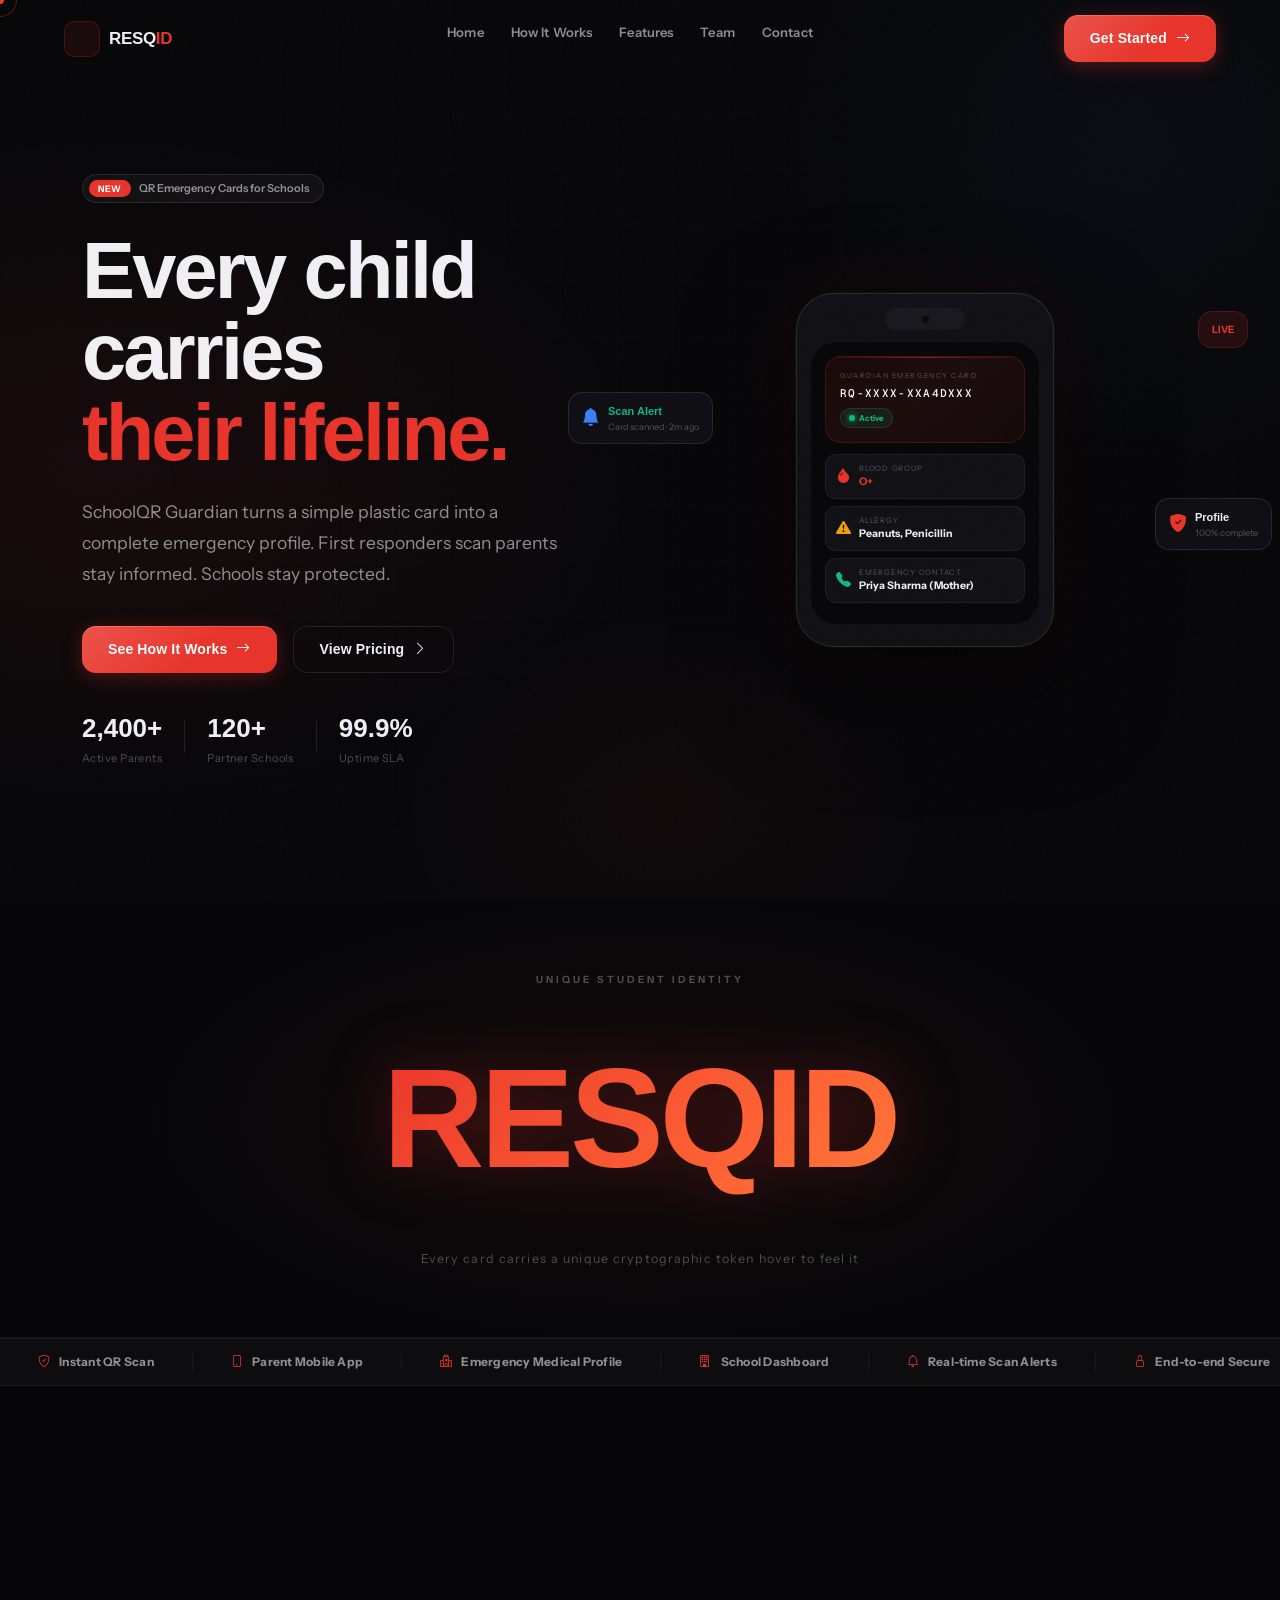
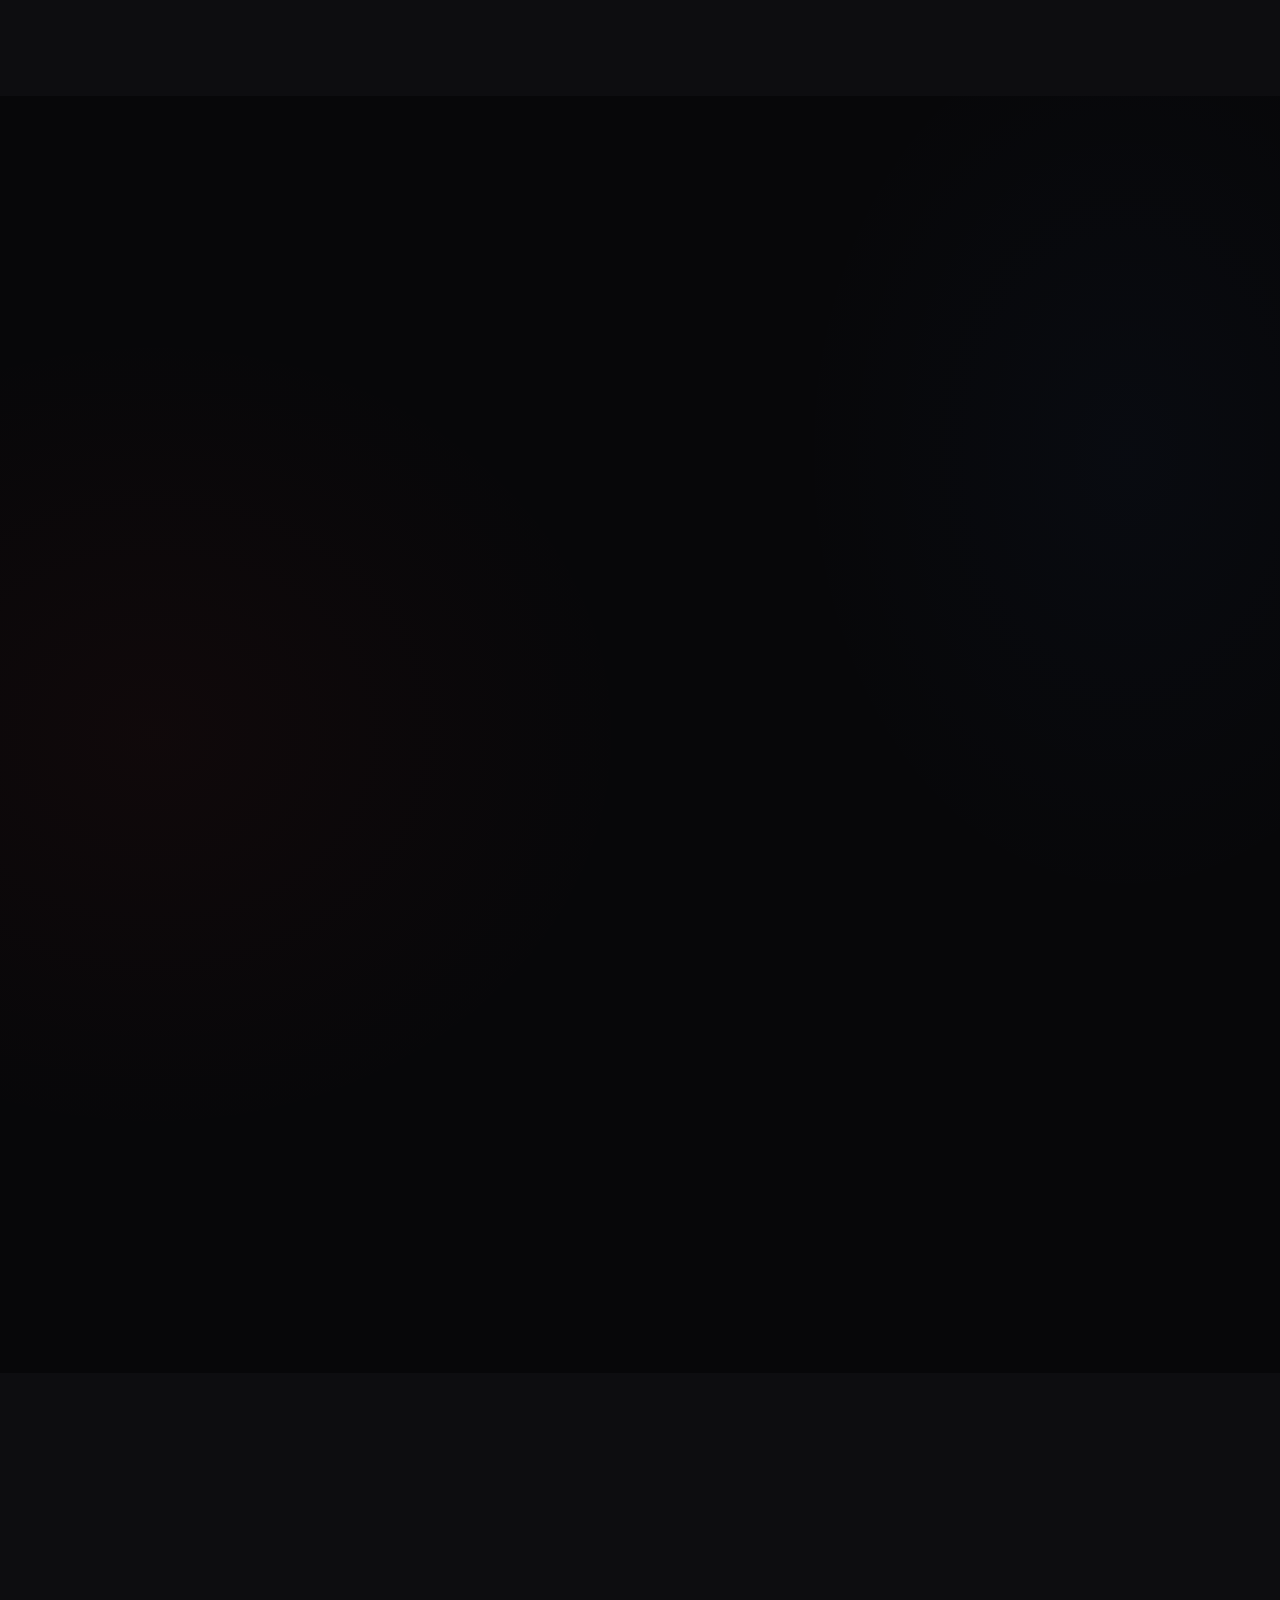
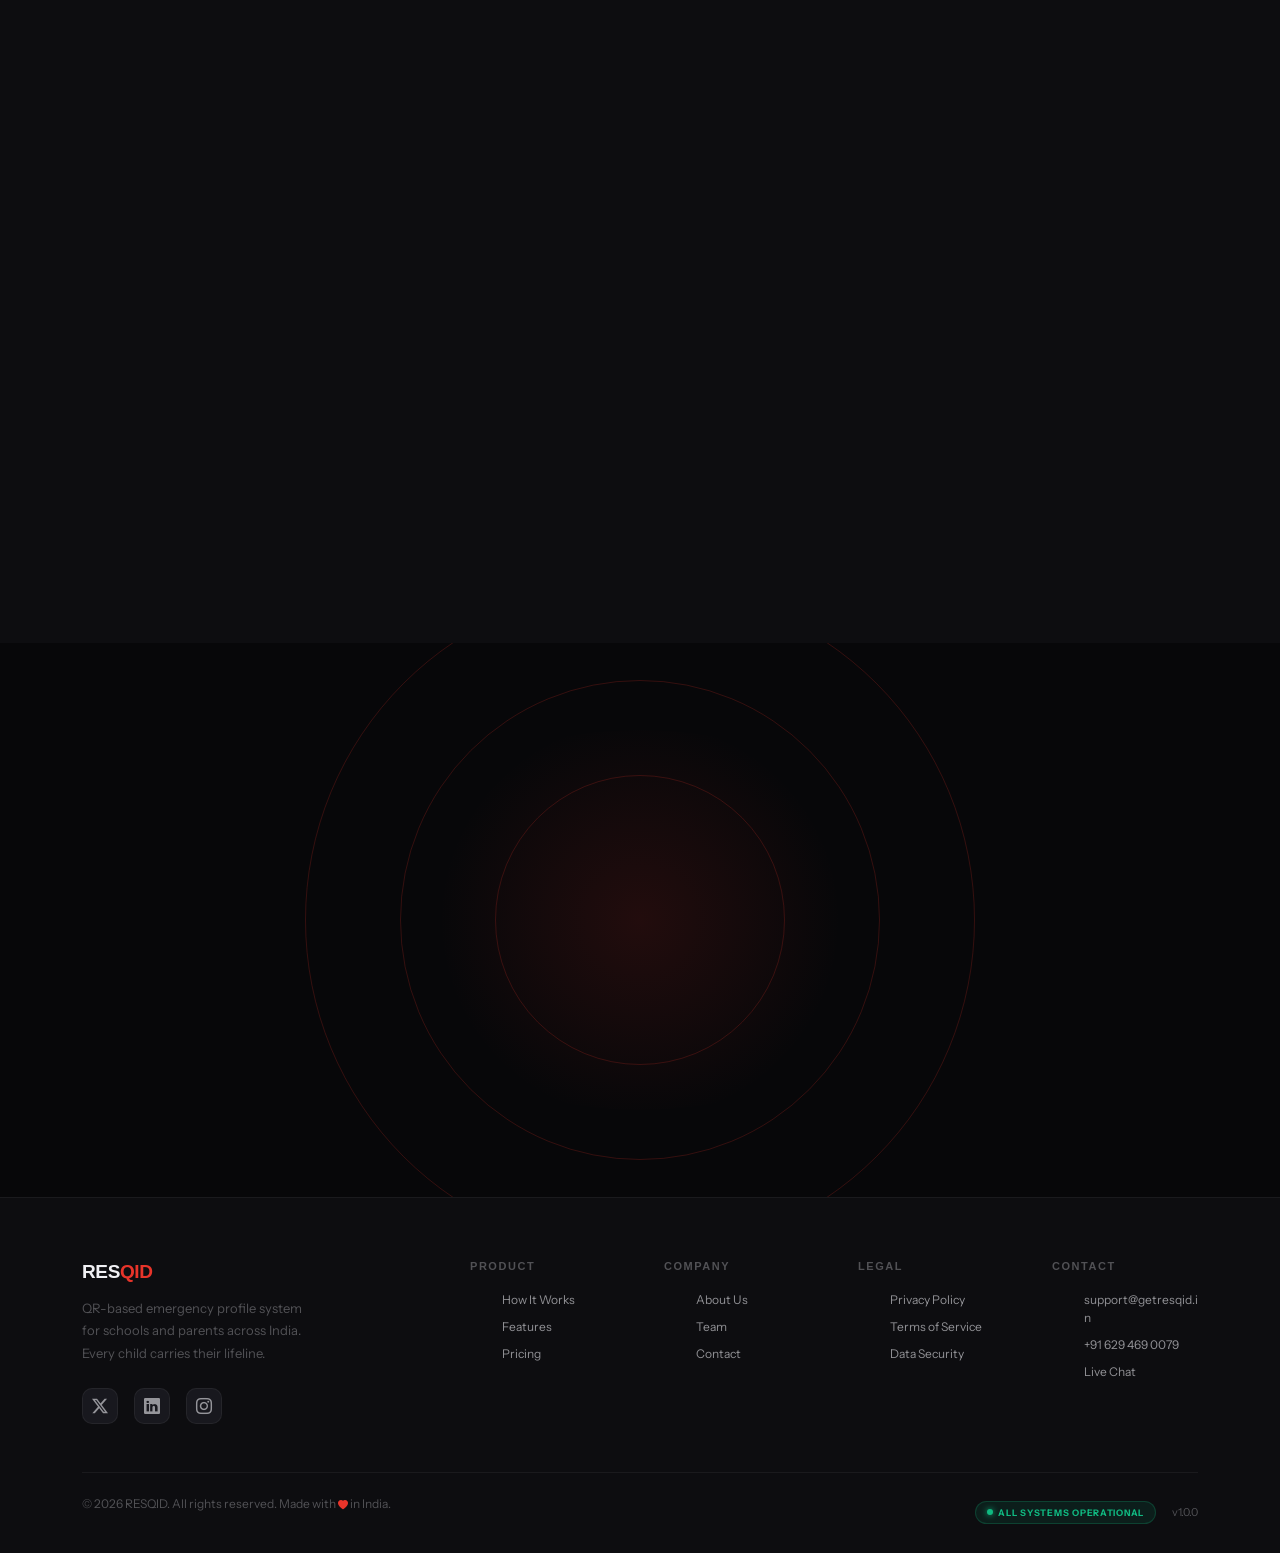
==== commit 0e2d3b36: "comment pricing section and change the contact form" ====
--- a/index.html
+++ b/index.html
@@ -74,12 +74,12 @@
           <li><a href="#home">Home</a></li>
           <li><a href="#how">How It Works</a></li>
           <li><a href="#features">Features</a></li>
-          <li><a href="#pricing">Pricing</a></li>
+          <!-- <li><a href="#pricing">Pricing</a></li> -->
           <li><a href="#team">Team</a></li>
           <li><a href="#contact">Contact</a></li>
         </ul>
         <div class="nav-cta d-flex">
-          <a href="#pricing" class="btn-o">View Plans</a>
+          <!-- <a href="#pricing" class="btn-o">View Plans</a> -->
           <a href="#contact" class="btn-r ms-2"
             ><span>Get Started</span> <i class="bi bi-arrow-right btn-icon"></i
           ></a>
@@ -1570,7 +1570,7 @@
     </section>
 
     <!-- PRICING -->
-    <section class="price-sec" id="pricing">
+    <!-- <section class="price-sec" id="pricing">
       <div class="container">
         <div class="text-center mb-5 rv">
           <div class="sec-lbl justify-content-center">Simple Pricing</div>
@@ -1780,7 +1780,7 @@
           >
         </p>
       </div>
-    </section>
+    </section> -->
 
     <!-- FAQ -->
     <section class="faq-sec">
@@ -1953,75 +1953,24 @@
                 margin-bottom: 36px;
               "
             >
-              Talk to our team we'll help you onboard your school, design your
-              cards, and have your first batch activated within a week.
+              Chat with us directly on WhatsApp. We'll help you onboard your
+              school, design your cards, and have your first batch activated
+              within a week.
             </p>
             <div class="row justify-content-center g-3 mb-5">
-              <div class="col-md-5">
-                <input
-                  type="text"
-                  id="cName"
-                  placeholder="Your full name"
-                  class="f-field"
-                />
-              </div>
-              <div class="col-md-5">
-                <input
-                  type="email"
-                  id="cEmail"
-                  placeholder="School email address"
-                  class="f-field"
-                />
-              </div>
               <div class="col-md-10">
-                <input
-                  type="text"
-                  id="cSchool"
-                  placeholder="School name + city"
-                  class="f-field"
-                />
-              </div>
-              <div class="col-md-5">
-                <select id="cStudents" class="f-field f-select">
-                  <option value="" disabled selected>Number of students</option>
-                  <option>Under 50 students</option>
-                  <option>50 – 200 students</option>
-                  <option>200 – 500 students</option>
-                  <option>500 – 1,000 students</option>
-                  <option>1,000+ students</option>
-                </select>
-              </div>
-              <div class="col-md-5">
-                <select id="cPlan" class="f-field f-select">
-                  <option value="" disabled selected>
-                    Plan you're interested in
-                  </option>
-                  <option>Basic (₹149/card)</option>
-                  <option>Premium (₹199/student/year)</option>
-                  <option>Not sure show me both</option>
-                </select>
-              </div>
-              <div class="col-md-10">
-                <input
-                  type="text"
-                  id="cPhone"
-                  placeholder="WhatsApp / phone number (optional)"
-                  class="f-field"
-                />
-              </div>
-              <div class="col-md-10">
-                <button
-                  id="cSubmit"
+                <a
+                  id="cWhatsapp"
+                  href="https://wa.me/916294690079?text=Hi%2C%20I%27d%20like%20to%20request%20a%20demo%20of%20RESQID%20for%20my%20school."
+                  target="_blank"
+                  rel="noopener noreferrer"
                   class="btn-r w-100 justify-content-center"
-                  style="padding: 15px; font-size: 15px"
+                  style="padding: 15px; font-size: 15px; text-decoration: none"
                 >
-                  <span>Request a Demo</span>
+                  <i class="bi bi-whatsapp"></i>
+                  <span>Chat on WhatsApp</span>
                   <i class="bi bi-arrow-right btn-icon"></i>
-                </button>
-                <div class="f-ok" id="fOk">
-                  <i class="bi bi-check-circle-fill me-2"></i> Request sent!
-                  We'll contact you within 24 hours.
-                </div>
+                </a>
               </div>
             </div>
             <div class="d-flex justify-content-center gap-4 flex-wrap">
